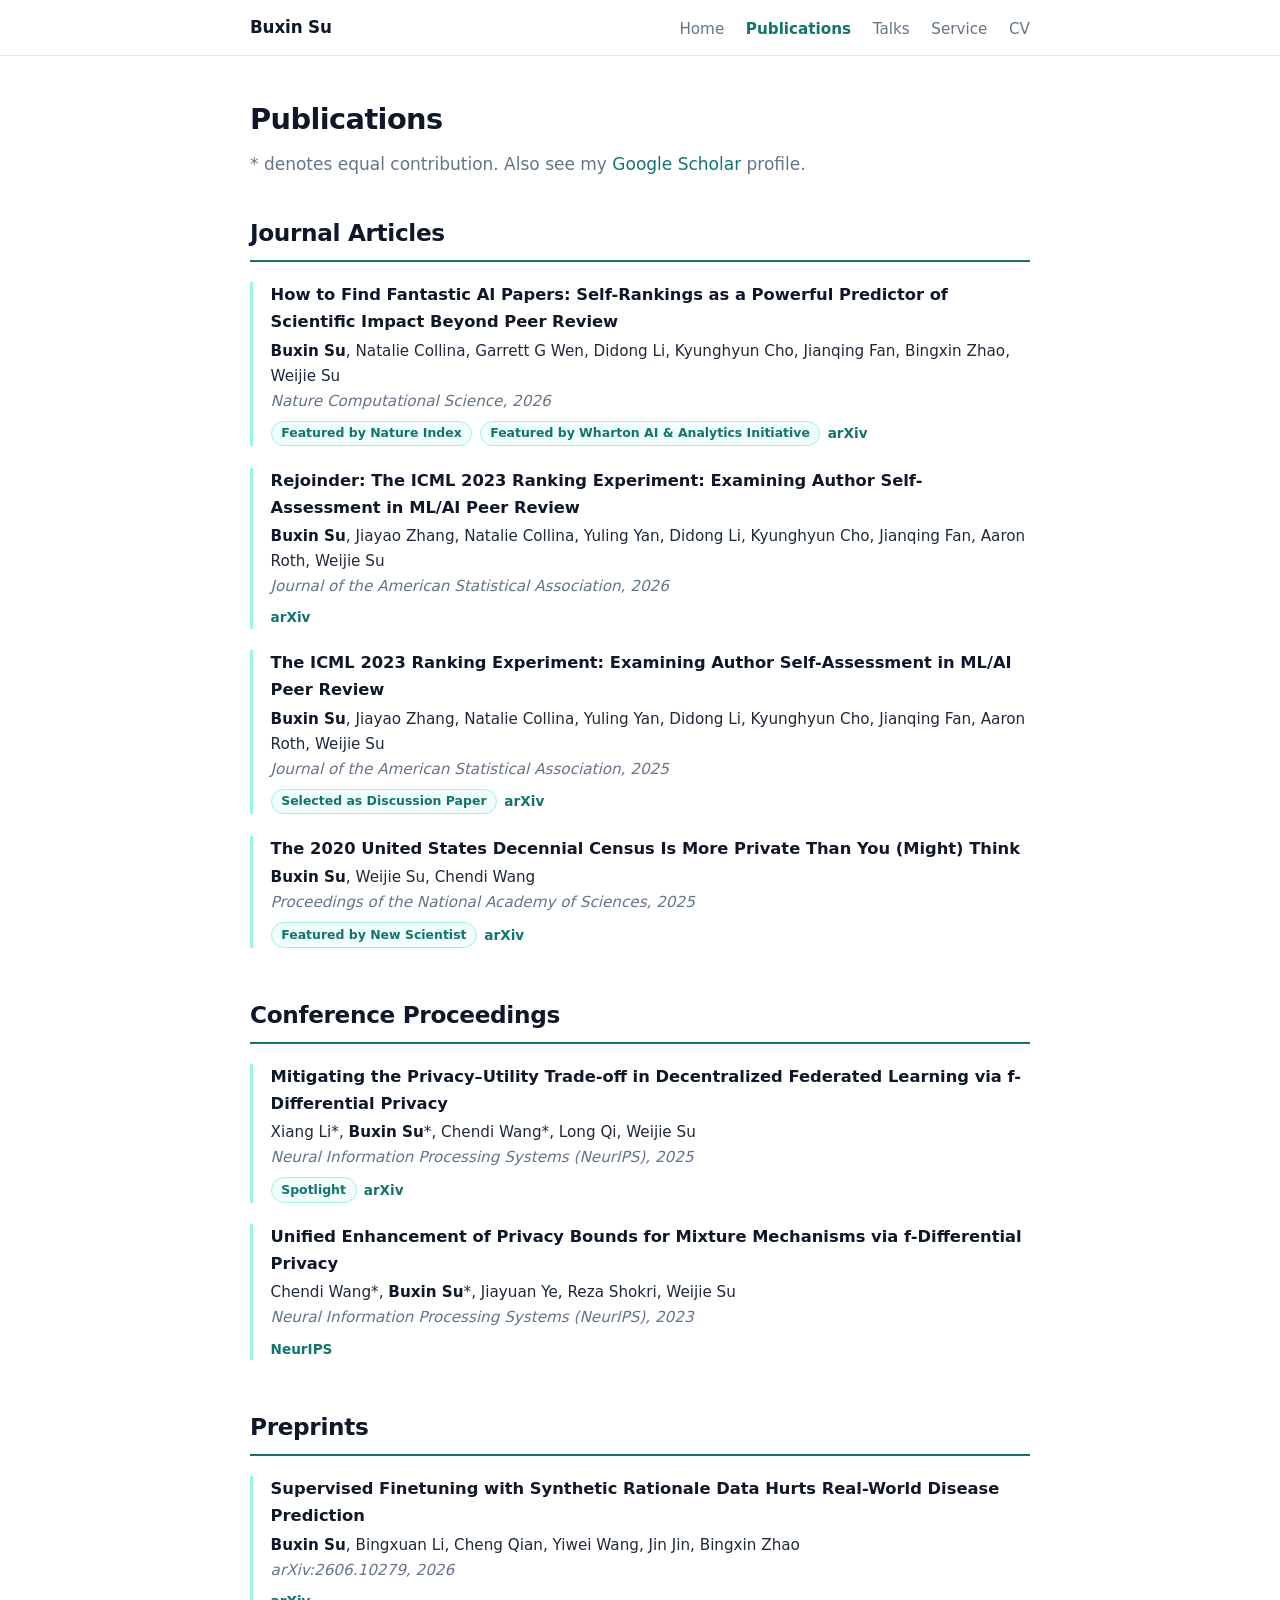
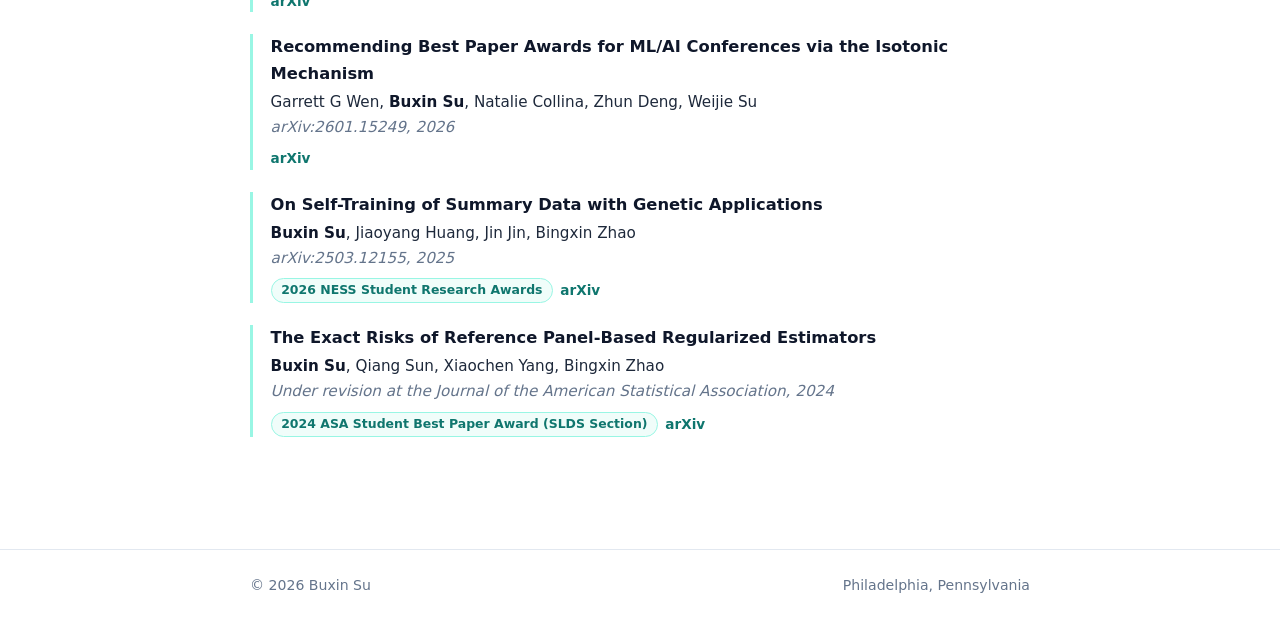
==== publications.html @ 5d42dd6e "SEO: add sitemap, robots.txt, canonical tags, and Person structured data - sitemap.xml listing all f" ====
<!DOCTYPE html>
<html lang="en">
<head>
  <meta charset="utf-8">
  <meta name="viewport" content="width=device-width, initial-scale=1">
  <title>Publications — Buxin Su</title>
  <meta name="description" content="Publications by Buxin Su: journal articles, conference proceedings, and preprints.">
  <link rel="canonical" href="https://buxinsu.github.io/publications.html">
  <meta property="og:type" content="website">
  <meta property="og:site_name" content="Buxin Su">
  <meta property="og:title" content="Publications — Buxin Su">
  <meta property="og:description" content="Publications by Buxin Su: journal articles, conference proceedings, and preprints.">
  <meta property="og:url" content="https://buxinsu.github.io/publications.html">
  <meta property="og:image" content="https://buxinsu.github.io/assets/buxin-su.jpg">
  <meta name="twitter:card" content="summary">
  <!-- Google tag (gtag.js) -->
  <script async src="https://www.googletagmanager.com/gtag/js?id=G-94PM8R1F4N"></script>
  <script>
    window.dataLayer = window.dataLayer || [];
    function gtag(){dataLayer.push(arguments);}
    gtag('js', new Date());
    gtag('config', 'G-94PM8R1F4N');
  </script>
  <link rel="icon" type="image/svg+xml" href="assets/favicon.svg">
  <link rel="icon" type="image/png" sizes="32x32" href="assets/favicon-32.png">
  <link rel="apple-touch-icon" href="assets/apple-touch-icon.png">
  <link rel="stylesheet" href="assets/style.css">
</head>
<body>

<nav class="site-nav">
  <div class="container">
    <a class="brand" href="index.html">Buxin Su</a>
    <ul>
      <li><a href="index.html">Home</a></li>
      <li><a class="active" href="publications.html">Publications</a></li>
      <li><a href="talks.html">Talks</a></li>
      <li><a href="service.html">Service</a></li>
      <li><a href="assets/Buxin_Su_CV.pdf">CV</a></li>
    </ul>
  </div>
</nav>

<main class="container">

  <div class="page-header">
    <h1>Publications</h1>
    <p>* denotes equal contribution. Also see my <a href="https://scholar.google.com/citations?user=IqQt3BwAAAAJ">Google Scholar</a> profile.</p>
  </div>

  <section>
    <h2>Journal Articles</h2>
    <ul class="pub-list">

      <li class="pub">
        <a class="title" href="https://arxiv.org/abs/2510.02143">How to Find Fantastic AI Papers: Self-Rankings as a Powerful Predictor of Scientific Impact Beyond Peer Review</a>
        <div class="authors"><span class="me">Buxin Su</span>, Natalie Collina, Garrett G Wen, Didong Li, Kyunghyun Cho, Jianqing Fan, Bingxin Zhao, Weijie Su</div>
        <div class="venue">Nature Computational Science, 2026</div>
        <div class="meta">
          <span class="badge"><a href="https://www.nature.com/articles/d41586-026-00059-0">Featured by Nature Index</a></span>
          <span class="badge"><a href="https://ai-analytics.wharton.upenn.edu/insights/why-authors-are-better-at-predicting-impact-than-peer-review/">Featured by Wharton AI &amp; Analytics Initiative</a></span>
          <span class="pub-links"><a href="https://arxiv.org/abs/2510.02143">arXiv</a></span>
        </div>
      </li>

      <li class="pub">
        <a class="title" href="https://arxiv.org/abs/2605.25172">Rejoinder: The ICML 2023 Ranking Experiment: Examining Author Self-Assessment in ML/AI Peer Review</a>
        <div class="authors"><span class="me">Buxin Su</span>, Jiayao Zhang, Natalie Collina, Yuling Yan, Didong Li, Kyunghyun Cho, Jianqing Fan, Aaron Roth, Weijie Su</div>
        <div class="venue">Journal of the American Statistical Association, 2026</div>
        <div class="meta">
          <span class="pub-links"><a href="https://arxiv.org/abs/2605.25172">arXiv</a></span>
        </div>
      </li>

      <li class="pub">
        <a class="title" href="https://www.tandfonline.com/doi/abs/10.1080/01621459.2025.2510006">The ICML 2023 Ranking Experiment: Examining Author Self-Assessment in ML/AI Peer Review</a>
        <div class="authors"><span class="me">Buxin Su</span>, Jiayao Zhang, Natalie Collina, Yuling Yan, Didong Li, Kyunghyun Cho, Jianqing Fan, Aaron Roth, Weijie Su</div>
        <div class="venue">Journal of the American Statistical Association, 2025</div>
        <div class="meta">
          <span class="badge"><a href="https://www.tandfonline.com/doi/abs/10.1080/01621459.2025.2510006">Selected as Discussion Paper</a></span>
          <span class="pub-links"><a href="https://arxiv.org/abs/2408.13430">arXiv</a></span>
        </div>
      </li>

      <li class="pub">
        <a class="title" href="https://arxiv.org/abs/2410.09296">The 2020 United States Decennial Census Is More Private Than You (Might) Think</a>
        <div class="authors"><span class="me">Buxin Su</span>, Weijie Su, Chendi Wang</div>
        <div class="venue">Proceedings of the National Academy of Sciences, 2025</div>
        <div class="meta">
          <span class="badge"><a href="https://www.newscientist.com/article/2454095-simple-fix-could-make-us-census-more-accurate-but-just-as-private/">Featured by New Scientist</a></span>
          <span class="pub-links"><a href="https://arxiv.org/abs/2410.09296">arXiv</a></span>
        </div>
      </li>

    </ul>
  </section>

  <section>
    <h2>Conference Proceedings</h2>
    <ul class="pub-list">

      <li class="pub">
        <a class="title" href="https://arxiv.org/abs/2510.19934">Mitigating the Privacy–Utility Trade-off in Decentralized Federated Learning via f-Differential Privacy</a>
        <div class="authors">Xiang Li*, <span class="me">Buxin Su</span>*, Chendi Wang*, Long Qi, Weijie Su</div>
        <div class="venue">Neural Information Processing Systems (NeurIPS), 2025</div>
        <div class="meta">
          <span class="badge">Spotlight</span>
          <span class="pub-links"><a href="https://arxiv.org/abs/2510.19934">arXiv</a></span>
        </div>
      </li>

      <li class="pub">
        <a class="title" href="http://neurips.cc/virtual/2023/poster/70387">Unified Enhancement of Privacy Bounds for Mixture Mechanisms via f-Differential Privacy</a>
        <div class="authors">Chendi Wang*, <span class="me">Buxin Su</span>*, Jiayuan Ye, Reza Shokri, Weijie Su</div>
        <div class="venue">Neural Information Processing Systems (NeurIPS), 2023</div>
        <div class="meta">
          <span class="pub-links"><a href="http://neurips.cc/virtual/2023/poster/70387">NeurIPS</a></span>
        </div>
      </li>

    </ul>
  </section>

  <section>
    <h2>Preprints</h2>
    <ul class="pub-list">

      <li class="pub">
        <a class="title" href="https://arxiv.org/abs/2606.10279">Supervised Finetuning with Synthetic Rationale Data Hurts Real-World Disease Prediction</a>
        <div class="authors"><span class="me">Buxin Su</span>, Bingxuan Li, Cheng Qian, Yiwei Wang, Jin Jin, Bingxin Zhao</div>
        <div class="venue">arXiv:2606.10279, 2026</div>
        <div class="meta">
          <span class="pub-links"><a href="https://arxiv.org/abs/2606.10279">arXiv</a></span>
        </div>
      </li>

      <li class="pub">
        <a class="title" href="https://arxiv.org/abs/2601.15249">Recommending Best Paper Awards for ML/AI Conferences via the Isotonic Mechanism</a>
        <div class="authors">Garrett G Wen, <span class="me">Buxin Su</span>, Natalie Collina, Zhun Deng, Weijie Su</div>
        <div class="venue">arXiv:2601.15249, 2026</div>
        <div class="meta">
          <span class="pub-links"><a href="https://arxiv.org/abs/2601.15249">arXiv</a></span>
        </div>
      </li>

      <li class="pub">
        <a class="title" href="https://arxiv.org/abs/2503.12155">On Self-Training of Summary Data with Genetic Applications</a>
        <div class="authors"><span class="me">Buxin Su</span>, Jiaoyang Huang, Jin Jin, Bingxin Zhao</div>
        <div class="venue">arXiv:2503.12155, 2025</div>
        <div class="meta">
          <span class="badge">2026 NESS Student Research Awards</span>
          <span class="pub-links"><a href="https://arxiv.org/abs/2503.12155">arXiv</a></span>
        </div>
      </li>

      <li class="pub">
        <a class="title" href="https://arxiv.org/abs/2401.11359">The Exact Risks of Reference Panel-Based Regularized Estimators</a>
        <div class="authors"><span class="me">Buxin Su</span>, Qiang Sun, Xiaochen Yang, Bingxin Zhao</div>
        <div class="venue">Under revision at the Journal of the American Statistical Association, 2024</div>
        <div class="meta">
          <span class="badge">2024 ASA Student Best Paper Award (SLDS Section)</span>
          <span class="pub-links"><a href="https://arxiv.org/abs/2401.11359">arXiv</a></span>
        </div>
      </li>

    </ul>
  </section>

</main>

<footer class="site-footer">
  <div class="container">
    <span>&copy; 2026 Buxin Su</span>
    <span>Philadelphia, Pennsylvania</span>
  </div>
</footer>

</body>
</html>
---- assets/style.css ----
/* ==========================================================================
   Buxin Su — personal academic website
   Modern minimal style, deep-teal accent, system fonts, light/dark aware.
   ========================================================================== */

:root {
  --bg: #ffffff;
  --bg-soft: #f8fafc;
  --text: #1e293b;
  --text-strong: #0f172a;
  --muted: #64748b;
  --accent: #0f766e;
  --accent-strong: #115e59;
  --accent-soft: #f0fdfa;
  --accent-border: #99f6e4;
  --border: #e2e8f0;
  --shadow: 0 1px 2px rgba(15, 23, 42, 0.05);
}

@media (prefers-color-scheme: dark) {
  :root {
    --bg: #0f172a;
    --bg-soft: #1e293b;
    --text: #cbd5e1;
    --text-strong: #f1f5f9;
    --muted: #94a3b8;
    --accent: #2dd4bf;
    --accent-strong: #5eead4;
    --accent-soft: rgba(45, 212, 191, 0.08);
    --accent-border: rgba(45, 212, 191, 0.25);
    --border: #334155;
    --shadow: none;
  }
}

* {
  margin: 0;
  padding: 0;
  box-sizing: border-box;
}

html {
  scroll-behavior: smooth;
}

body {
  font-family: ui-sans-serif, system-ui, -apple-system, "Segoe UI", Roboto,
    "Helvetica Neue", Arial, sans-serif;
  font-size: 1.0625rem;
  line-height: 1.65;
  color: var(--text);
  background: var(--bg);
  -webkit-font-smoothing: antialiased;
}

a {
  color: var(--accent);
  text-decoration: none;
}

a:hover {
  color: var(--accent-strong);
  text-decoration: underline;
  text-underline-offset: 3px;
}

strong {
  color: var(--text-strong);
}

/* ---------- Layout ---------- */

.container {
  max-width: 820px;
  margin: 0 auto;
  padding: 0 1.25rem;
}

main.container {
  padding-top: 2.5rem;
  padding-bottom: 4rem;
}

/* ---------- Top navigation ---------- */

.site-nav {
  border-bottom: 1px solid var(--border);
  background: var(--bg);
  position: sticky;
  top: 0;
  z-index: 10;
}

.site-nav .container {
  display: flex;
  align-items: center;
  justify-content: space-between;
  flex-wrap: wrap;
  gap: 0.25rem 1rem;
  padding-top: 0.85rem;
  padding-bottom: 0.85rem;
}

.site-nav .brand {
  font-weight: 700;
  font-size: 1.05rem;
  color: var(--text-strong);
  letter-spacing: -0.01em;
}

.site-nav .brand:hover {
  text-decoration: none;
  color: var(--accent);
}

.site-nav ul {
  display: flex;
  flex-wrap: wrap;
  gap: 0.25rem 1.35rem;
  list-style: none;
}

.site-nav ul a {
  color: var(--muted);
  font-size: 0.95rem;
  font-weight: 500;
}

.site-nav ul a:hover {
  color: var(--accent);
  text-decoration: none;
}

.site-nav ul a.active {
  color: var(--accent);
  font-weight: 600;
}

/* ---------- Hero (home page header) ---------- */

.hero {
  display: flex;
  align-items: flex-start;
  gap: 2.25rem;
  margin-bottom: 0.85rem;
}

.hero-text {
  flex: 1;
}

.hero h1 {
  font-size: 2.15rem;
  font-weight: 750;
  letter-spacing: -0.02em;
  color: var(--text-strong);
  margin-bottom: 0.35rem;
}

.hero .tagline {
  color: var(--muted);
  font-size: 1.02rem;
  margin-bottom: 1.1rem;
}

.hero .tagline a {
  color: var(--muted);
  text-decoration: underline;
  text-decoration-color: var(--border);
  text-underline-offset: 3px;
}

.hero .tagline a:hover {
  color: var(--accent);
  text-decoration-color: var(--accent);
}

.hero-photo {
  margin-top: 1.2rem; /* ~5mm downward shift */
}

.hero-photo img {
  width: 172px;
  height: 172px;
  object-fit: cover;
  object-position: 50% 35%;
  border-radius: 18px;
  border: 1px solid var(--border);
  box-shadow: var(--shadow);
  display: block;
}

.contact-links {
  display: flex;
  flex-wrap: wrap;
  gap: 0.5rem;
  margin-top: 1.15rem;
}

.contact-links a {
  display: inline-flex;
  align-items: center;
  gap: 0.4rem;
  font-size: 0.88rem;
  font-weight: 550;
  color: var(--accent);
  background: var(--accent-soft);
  border: 1px solid var(--accent-border);
  border-radius: 999px;
  padding: 0.28rem 0.85rem;
}

.contact-links a:hover {
  text-decoration: none;
  border-color: var(--accent);
}

.contact-links svg {
  width: 0.9em;
  height: 0.9em;
  fill: currentColor;
  flex-shrink: 0;
}

/* ---------- Sections ---------- */

section {
  margin-bottom: 3rem;
}

h2 {
  font-size: 1.45rem;
  font-weight: 700;
  letter-spacing: -0.015em;
  color: var(--text-strong);
  margin-bottom: 1.25rem;
  padding-bottom: 0.5rem;
  border-bottom: 2px solid var(--accent);
  display: block;
}

h3 {
  font-size: 1.08rem;
  font-weight: 650;
  color: var(--text-strong);
  margin: 1.75rem 0 0.9rem;
}

.section-note {
  color: var(--muted);
  font-size: 0.92rem;
  margin: -0.75rem 0 1.25rem;
}

.bio p + p {
  margin-top: 0.85rem;
}

.bio-wide {
  margin-bottom: 2.75rem;
}

/* ---------- Publication entries ---------- */

.pub-list {
  list-style: none;
  display: flex;
  flex-direction: column;
  gap: 1.35rem;
}

.pub {
  padding-left: 1.1rem;
  border-left: 3px solid var(--accent-border);
}

.pub:hover {
  border-left-color: var(--accent);
}

.pub .title {
  font-weight: 650;
  font-size: 1.02rem;
  color: var(--text-strong);
  display: block;
  margin-bottom: 0.15rem;
}

a.title:hover {
  color: var(--accent);
}

.pub .authors {
  font-size: 0.95rem;
  color: var(--text);
}

.pub .authors .me {
  font-weight: 650;
  color: var(--text-strong);
}

.pub .venue {
  font-size: 0.95rem;
  font-style: italic;
  color: var(--muted);
}

.pub .meta {
  display: flex;
  flex-wrap: wrap;
  align-items: center;
  gap: 0.45rem;
  margin-top: 0.45rem;
}

.badge {
  display: inline-block;
  font-size: 0.78rem;
  font-weight: 600;
  font-style: normal;
  color: var(--accent);
  background: var(--accent-soft);
  border: 1px solid var(--accent-border);
  border-radius: 999px;
  padding: 0.08rem 0.6rem;
}

.badge a {
  color: inherit;
}

.pub-links {
  font-size: 0.85rem;
  font-weight: 550;
}

.pub-links a + a {
  margin-left: 0.65rem;
}

/* Featured papers with press-clipping figure */

.pub-featured {
  display: flex;
  align-items: center;
  gap: 1.5rem;
}

.pub-main {
  flex: 1;
}

.pub-figure {
  flex: 0 0 260px;
  margin: 0;
}

.pub-figure img {
  width: 100%;
  height: auto;
  display: block;
  background: #ffffff;
  border: 1px solid var(--border);
  border-radius: 10px;
}

.pub-figure a:first-child:hover img {
  border-color: var(--accent);
}

.pub-figure figcaption {
  margin-top: 0.4rem;
  font-size: 0.8rem;
  font-weight: 550;
  text-align: center;
}

/* ---------- News & awards feed ---------- */

.news-list {
  list-style: none;
  display: flex;
  flex-direction: column;
  gap: 0.85rem;
}

.news-list li {
  display: flex;
  gap: 1.25rem;
  align-items: baseline;
}

.news-date {
  flex: 0 0 5.6rem;
  font-size: 0.85rem;
  font-weight: 650;
  color: var(--accent);
  text-transform: uppercase;
  letter-spacing: 0.03em;
}

.news-body {
  flex: 1;
}

/* ---------- Simple item lists (talks, service, education) ---------- */

.item-list {
  list-style: none;
  display: flex;
  flex-direction: column;
  gap: 1.15rem;
}

.item .item-title {
  font-weight: 650;
  color: var(--text-strong);
}

.item .item-sub {
  color: var(--muted);
  font-size: 0.95rem;
}

.item .item-date {
  color: var(--muted);
  font-size: 0.9rem;
}

/* ---------- Footer ---------- */

.site-footer {
  border-top: 1px solid var(--border);
  padding: 1.5rem 0 2.5rem;
  color: var(--muted);
  font-size: 0.88rem;
}

.site-footer .container {
  display: flex;
  justify-content: space-between;
  flex-wrap: wrap;
  gap: 0.5rem;
}

/* ---------- Page header (inner pages) ---------- */

.page-header {
  margin-bottom: 2.25rem;
}

.page-header h1 {
  font-size: 1.8rem;
  font-weight: 750;
  letter-spacing: -0.02em;
  color: var(--text-strong);
  margin-bottom: 0.4rem;
}

.page-header p {
  color: var(--muted);
}

/* ---------- Responsive ---------- */

@media (max-width: 640px) {
  body {
    font-size: 1rem;
  }

  .hero {
    flex-direction: column-reverse;
    gap: 1.5rem;
  }

  .hero-photo {
    margin-top: 0;
  }

  .hero-photo img {
    width: 140px;
    height: 140px;
  }

  .hero h1 {
    font-size: 1.8rem;
  }

  .pub-featured {
    flex-direction: column;
    align-items: flex-start;
  }

  .pub-figure {
    flex-basis: auto;
    width: 260px;
  }

  .news-list li {
    flex-direction: column;
    gap: 0.1rem;
  }

  .news-date {
    flex-basis: auto;
  }
}
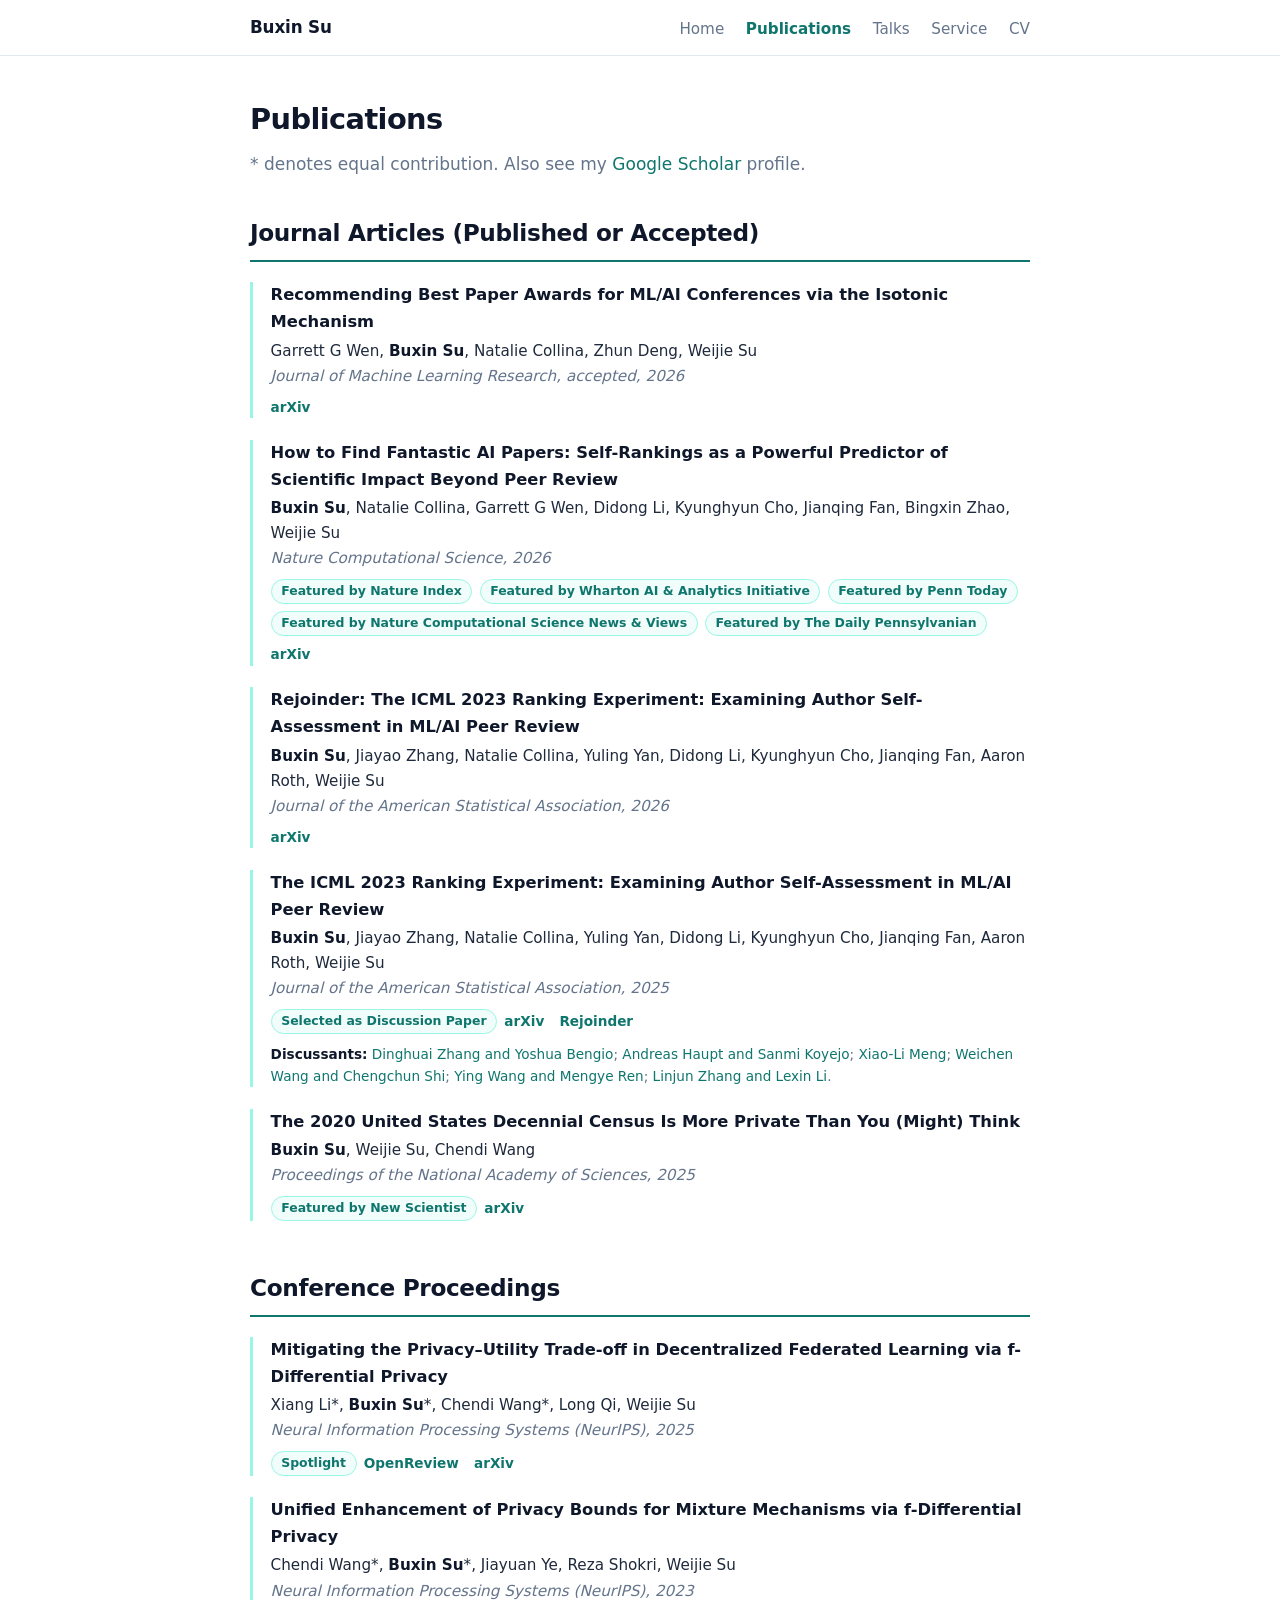
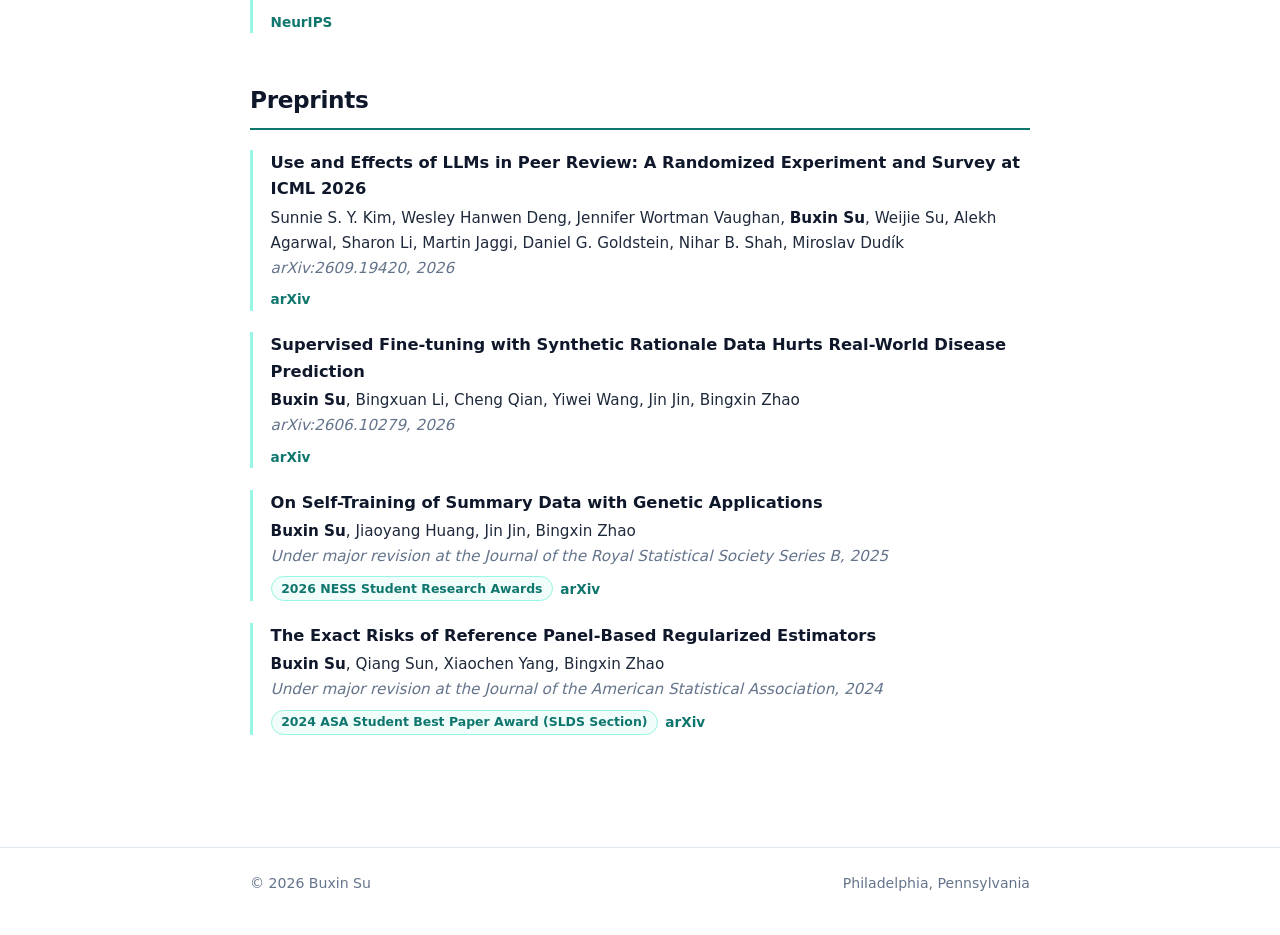
==== commit d1602049: "Sync website publications, press coverage, talks, and CV" ====
--- a/publications.html
+++ b/publications.html
@@ -49,22 +49,34 @@
   </div>
 
   <section>
-    <h2>Journal Articles</h2>
+    <h2>Journal Articles (Published or Accepted)</h2>
     <ul class="pub-list">
 
       <li class="pub">
-        <a class="title" href="https://arxiv.org/abs/2510.02143">How to Find Fantastic AI Papers: Self-Rankings as a Powerful Predictor of Scientific Impact Beyond Peer Review</a>
+        <a class="title" href="https://arxiv.org/abs/2601.15249">Recommending Best Paper Awards for ML/AI Conferences via the Isotonic Mechanism</a>
+        <div class="authors">Garrett G Wen, <span class="me">Buxin Su</span>, Natalie Collina, Zhun Deng, Weijie Su</div>
+        <div class="venue">Journal of Machine Learning Research, accepted, 2026</div>
+        <div class="meta">
+          <span class="pub-links"><a href="https://arxiv.org/abs/2601.15249">arXiv</a></span>
+        </div>
+      </li>
+
+      <li class="pub">
+        <a class="title" href="https://www.nature.com/articles/s43588-026-01039-0">How to Find Fantastic AI Papers: Self-Rankings as a Powerful Predictor of Scientific Impact Beyond Peer Review</a>
         <div class="authors"><span class="me">Buxin Su</span>, Natalie Collina, Garrett G Wen, Didong Li, Kyunghyun Cho, Jianqing Fan, Bingxin Zhao, Weijie Su</div>
         <div class="venue">Nature Computational Science, 2026</div>
         <div class="meta">
           <span class="badge"><a href="https://www.nature.com/articles/d41586-026-00059-0">Featured by Nature Index</a></span>
           <span class="badge"><a href="https://ai-analytics.wharton.upenn.edu/insights/why-authors-are-better-at-predicting-impact-than-peer-review/">Featured by Wharton AI &amp; Analytics Initiative</a></span>
+          <span class="badge"><a href="https://penntoday.upenn.edu/news/wharton-ai-initiative-why-authors-are-better-predicting-impact-peer-review">Featured by Penn Today</a></span>
+          <span class="badge"><a href="https://www.nature.com/articles/s43588-026-01046-1">Featured by Nature Computational Science News &amp; Views</a></span>
+          <span class="badge"><a href="https://www.thedp.com/article/2026/09/penn-artificial-intelligence-peer-review-ranking-study-wharton">Featured by The Daily Pennsylvanian</a></span>
           <span class="pub-links"><a href="https://arxiv.org/abs/2510.02143">arXiv</a></span>
         </div>
       </li>
 
       <li class="pub">
-        <a class="title" href="https://arxiv.org/abs/2605.25172">Rejoinder: The ICML 2023 Ranking Experiment: Examining Author Self-Assessment in ML/AI Peer Review</a>
+        <a class="title" href="https://www.tandfonline.com/doi/full/10.1080/01621459.2026.2672763">Rejoinder: The ICML 2023 Ranking Experiment: Examining Author Self-Assessment in ML/AI Peer Review</a>
         <div class="authors"><span class="me">Buxin Su</span>, Jiayao Zhang, Natalie Collina, Yuling Yan, Didong Li, Kyunghyun Cho, Jianqing Fan, Aaron Roth, Weijie Su</div>
         <div class="venue">Journal of the American Statistical Association, 2026</div>
         <div class="meta">
@@ -73,17 +85,26 @@
       </li>
 
       <li class="pub">
-        <a class="title" href="https://www.tandfonline.com/doi/abs/10.1080/01621459.2025.2510006">The ICML 2023 Ranking Experiment: Examining Author Self-Assessment in ML/AI Peer Review</a>
+        <a class="title" href="https://www.tandfonline.com/doi/full/10.1080/01621459.2025.2510006">The ICML 2023 Ranking Experiment: Examining Author Self-Assessment in ML/AI Peer Review</a>
         <div class="authors"><span class="me">Buxin Su</span>, Jiayao Zhang, Natalie Collina, Yuling Yan, Didong Li, Kyunghyun Cho, Jianqing Fan, Aaron Roth, Weijie Su</div>
         <div class="venue">Journal of the American Statistical Association, 2025</div>
         <div class="meta">
-          <span class="badge"><a href="https://www.tandfonline.com/doi/abs/10.1080/01621459.2025.2510006">Selected as Discussion Paper</a></span>
-          <span class="pub-links"><a href="https://arxiv.org/abs/2408.13430">arXiv</a></span>
-        </div>
-      </li>
-
-      <li class="pub">
-        <a class="title" href="https://arxiv.org/abs/2410.09296">The 2020 United States Decennial Census Is More Private Than You (Might) Think</a>
+          <span class="badge"><a href="https://www.tandfonline.com/doi/full/10.1080/01621459.2025.2510006">Selected as Discussion Paper</a></span>
+          <span class="pub-links"><a href="https://arxiv.org/abs/2408.13430">arXiv</a> <a href="https://www.tandfonline.com/doi/full/10.1080/01621459.2026.2672763">Rejoinder</a></span>
+        </div>
+        <div class="pub-discussion">
+          <strong>Discussants:</strong>
+          <a href="https://www.tandfonline.com/doi/full/10.1080/01621459.2025.2549338">Dinghuai Zhang and Yoshua Bengio</a>;
+          <a href="https://www.tandfonline.com/doi/full/10.1080/01621459.2025.2588464">Andreas Haupt and Sanmi Koyejo</a>;
+          <a href="https://www.tandfonline.com/doi/full/10.1080/01621459.2026.2657554">Xiao-Li Meng</a>;
+          <a href="https://www.tandfonline.com/doi/full/10.1080/01621459.2025.2568056">Weichen Wang and Chengchun Shi</a>;
+          <a href="https://www.tandfonline.com/doi/full/10.1080/01621459.2026.2638494">Ying Wang and Mengye Ren</a>;
+          <a href="https://www.tandfonline.com/doi/full/10.1080/01621459.2025.2612634">Linjun Zhang and Lexin Li</a>.
+        </div>
+      </li>
+
+      <li class="pub">
+        <a class="title" href="https://www.pnas.org/doi/10.1073/pnas.2500337122">The 2020 United States Decennial Census Is More Private Than You (Might) Think</a>
         <div class="authors"><span class="me">Buxin Su</span>, Weijie Su, Chendi Wang</div>
         <div class="venue">Proceedings of the National Academy of Sciences, 2025</div>
         <div class="meta">
@@ -100,21 +121,21 @@
     <ul class="pub-list">
 
       <li class="pub">
-        <a class="title" href="https://arxiv.org/abs/2510.19934">Mitigating the Privacy–Utility Trade-off in Decentralized Federated Learning via f-Differential Privacy</a>
+        <a class="title" href="https://openreview.net/forum?id=YIGUv0BZCy">Mitigating the Privacy–Utility Trade-off in Decentralized Federated Learning via f-Differential Privacy</a>
         <div class="authors">Xiang Li*, <span class="me">Buxin Su</span>*, Chendi Wang*, Long Qi, Weijie Su</div>
         <div class="venue">Neural Information Processing Systems (NeurIPS), 2025</div>
         <div class="meta">
           <span class="badge">Spotlight</span>
-          <span class="pub-links"><a href="https://arxiv.org/abs/2510.19934">arXiv</a></span>
-        </div>
-      </li>
-
-      <li class="pub">
-        <a class="title" href="http://neurips.cc/virtual/2023/poster/70387">Unified Enhancement of Privacy Bounds for Mixture Mechanisms via f-Differential Privacy</a>
+          <span class="pub-links"><a href="https://openreview.net/forum?id=YIGUv0BZCy">OpenReview</a> <a href="https://arxiv.org/abs/2510.19934">arXiv</a></span>
+        </div>
+      </li>
+
+      <li class="pub">
+        <a class="title" href="https://neurips.cc/virtual/2023/poster/70387">Unified Enhancement of Privacy Bounds for Mixture Mechanisms via f-Differential Privacy</a>
         <div class="authors">Chendi Wang*, <span class="me">Buxin Su</span>*, Jiayuan Ye, Reza Shokri, Weijie Su</div>
         <div class="venue">Neural Information Processing Systems (NeurIPS), 2023</div>
         <div class="meta">
-          <span class="pub-links"><a href="http://neurips.cc/virtual/2023/poster/70387">NeurIPS</a></span>
+          <span class="pub-links"><a href="https://neurips.cc/virtual/2023/poster/70387">NeurIPS</a></span>
         </div>
       </li>
 
@@ -126,7 +147,16 @@
     <ul class="pub-list">
 
       <li class="pub">
-        <a class="title" href="https://arxiv.org/abs/2606.10279">Supervised Finetuning with Synthetic Rationale Data Hurts Real-World Disease Prediction</a>
+        <a class="title" href="https://arxiv.org/abs/2609.19420">Use and Effects of LLMs in Peer Review: A Randomized Experiment and Survey at ICML 2026</a>
+        <div class="authors">Sunnie S. Y. Kim, Wesley Hanwen Deng, Jennifer Wortman Vaughan, <span class="me">Buxin Su</span>, Weijie Su, Alekh Agarwal, Sharon Li, Martin Jaggi, Daniel G. Goldstein, Nihar B. Shah, Miroslav Dudík</div>
+        <div class="venue">arXiv:2609.19420, 2026</div>
+        <div class="meta">
+          <span class="pub-links"><a href="https://arxiv.org/abs/2609.19420">arXiv</a></span>
+        </div>
+      </li>
+
+      <li class="pub">
+        <a class="title" href="https://arxiv.org/abs/2606.10279">Supervised Fine-tuning with Synthetic Rationale Data Hurts Real-World Disease Prediction</a>
         <div class="authors"><span class="me">Buxin Su</span>, Bingxuan Li, Cheng Qian, Yiwei Wang, Jin Jin, Bingxin Zhao</div>
         <div class="venue">arXiv:2606.10279, 2026</div>
         <div class="meta">
@@ -135,18 +165,9 @@
       </li>
 
       <li class="pub">
-        <a class="title" href="https://arxiv.org/abs/2601.15249">Recommending Best Paper Awards for ML/AI Conferences via the Isotonic Mechanism</a>
-        <div class="authors">Garrett G Wen, <span class="me">Buxin Su</span>, Natalie Collina, Zhun Deng, Weijie Su</div>
-        <div class="venue">arXiv:2601.15249, 2026</div>
-        <div class="meta">
-          <span class="pub-links"><a href="https://arxiv.org/abs/2601.15249">arXiv</a></span>
-        </div>
-      </li>
-
-      <li class="pub">
         <a class="title" href="https://arxiv.org/abs/2503.12155">On Self-Training of Summary Data with Genetic Applications</a>
         <div class="authors"><span class="me">Buxin Su</span>, Jiaoyang Huang, Jin Jin, Bingxin Zhao</div>
-        <div class="venue">arXiv:2503.12155, 2025</div>
+        <div class="venue">Under major revision at the Journal of the Royal Statistical Society Series B, 2025</div>
         <div class="meta">
           <span class="badge">2026 NESS Student Research Awards</span>
           <span class="pub-links"><a href="https://arxiv.org/abs/2503.12155">arXiv</a></span>
@@ -156,7 +177,7 @@
       <li class="pub">
         <a class="title" href="https://arxiv.org/abs/2401.11359">The Exact Risks of Reference Panel-Based Regularized Estimators</a>
         <div class="authors"><span class="me">Buxin Su</span>, Qiang Sun, Xiaochen Yang, Bingxin Zhao</div>
-        <div class="venue">Under revision at the Journal of the American Statistical Association, 2024</div>
+        <div class="venue">Under major revision at the Journal of the American Statistical Association, 2024</div>
         <div class="meta">
           <span class="badge">2024 ASA Student Best Paper Award (SLDS Section)</span>
           <span class="pub-links"><a href="https://arxiv.org/abs/2401.11359">arXiv</a></span>
--- a/assets/style.css
+++ b/assets/style.css
@@ -339,6 +339,12 @@
   margin-left: 0.65rem;
 }
 
+.pub-discussion {
+  margin-top: 0.55rem;
+  font-size: 0.85rem;
+  color: var(--muted);
+}
+
 /* Featured papers with press-clipping figure */
 
 .pub-featured {
@@ -349,6 +355,7 @@
 
 .pub-main {
   flex: 1;
+  min-width: 0;
 }
 
 .pub-figure {
@@ -495,6 +502,7 @@
   .pub-figure {
     flex-basis: auto;
     width: 260px;
+    max-width: 100%;
   }
 
   .news-list li {
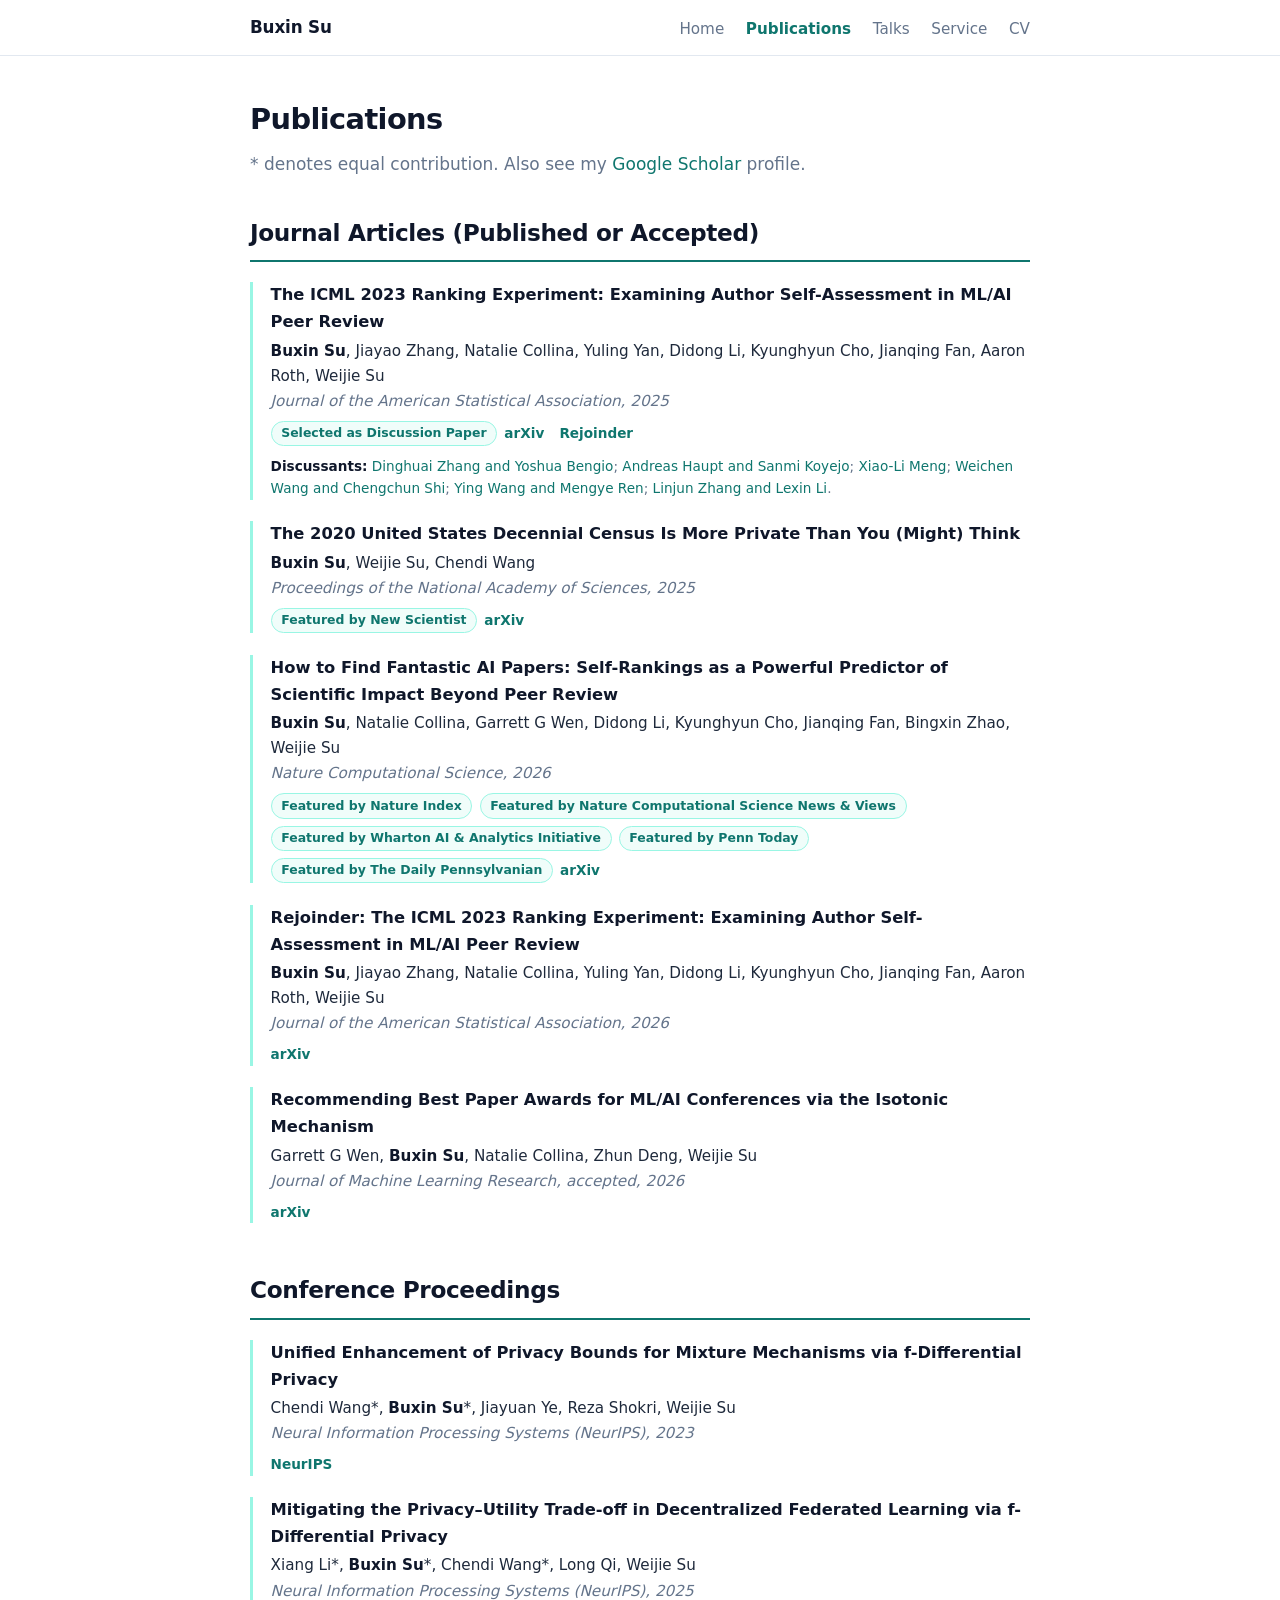
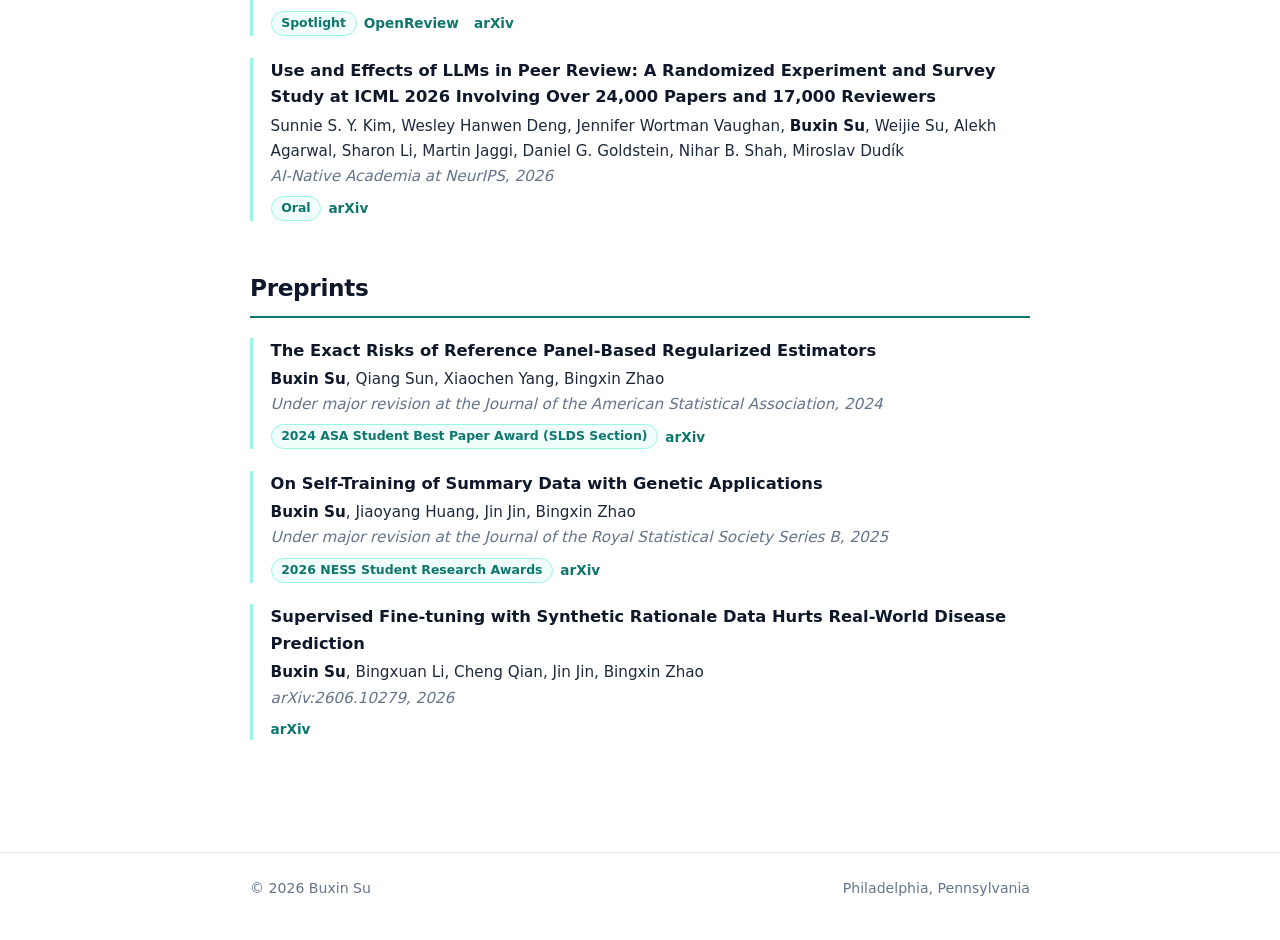
==== commit ba24bdd0: "Sync publication order and details with current CV Match the CV's journal, conference, and preprint " ====
--- a/publications.html
+++ b/publications.html
@@ -53,38 +53,6 @@
     <ul class="pub-list">
 
       <li class="pub">
-        <a class="title" href="https://arxiv.org/abs/2601.15249">Recommending Best Paper Awards for ML/AI Conferences via the Isotonic Mechanism</a>
-        <div class="authors">Garrett G Wen, <span class="me">Buxin Su</span>, Natalie Collina, Zhun Deng, Weijie Su</div>
-        <div class="venue">Journal of Machine Learning Research, accepted, 2026</div>
-        <div class="meta">
-          <span class="pub-links"><a href="https://arxiv.org/abs/2601.15249">arXiv</a></span>
-        </div>
-      </li>
-
-      <li class="pub">
-        <a class="title" href="https://www.nature.com/articles/s43588-026-01039-0">How to Find Fantastic AI Papers: Self-Rankings as a Powerful Predictor of Scientific Impact Beyond Peer Review</a>
-        <div class="authors"><span class="me">Buxin Su</span>, Natalie Collina, Garrett G Wen, Didong Li, Kyunghyun Cho, Jianqing Fan, Bingxin Zhao, Weijie Su</div>
-        <div class="venue">Nature Computational Science, 2026</div>
-        <div class="meta">
-          <span class="badge"><a href="https://www.nature.com/articles/d41586-026-00059-0">Featured by Nature Index</a></span>
-          <span class="badge"><a href="https://ai-analytics.wharton.upenn.edu/insights/why-authors-are-better-at-predicting-impact-than-peer-review/">Featured by Wharton AI &amp; Analytics Initiative</a></span>
-          <span class="badge"><a href="https://penntoday.upenn.edu/news/wharton-ai-initiative-why-authors-are-better-predicting-impact-peer-review">Featured by Penn Today</a></span>
-          <span class="badge"><a href="https://www.nature.com/articles/s43588-026-01046-1">Featured by Nature Computational Science News &amp; Views</a></span>
-          <span class="badge"><a href="https://www.thedp.com/article/2026/09/penn-artificial-intelligence-peer-review-ranking-study-wharton">Featured by The Daily Pennsylvanian</a></span>
-          <span class="pub-links"><a href="https://arxiv.org/abs/2510.02143">arXiv</a></span>
-        </div>
-      </li>
-
-      <li class="pub">
-        <a class="title" href="https://www.tandfonline.com/doi/full/10.1080/01621459.2026.2672763">Rejoinder: The ICML 2023 Ranking Experiment: Examining Author Self-Assessment in ML/AI Peer Review</a>
-        <div class="authors"><span class="me">Buxin Su</span>, Jiayao Zhang, Natalie Collina, Yuling Yan, Didong Li, Kyunghyun Cho, Jianqing Fan, Aaron Roth, Weijie Su</div>
-        <div class="venue">Journal of the American Statistical Association, 2026</div>
-        <div class="meta">
-          <span class="pub-links"><a href="https://arxiv.org/abs/2605.25172">arXiv</a></span>
-        </div>
-      </li>
-
-      <li class="pub">
         <a class="title" href="https://www.tandfonline.com/doi/full/10.1080/01621459.2025.2510006">The ICML 2023 Ranking Experiment: Examining Author Self-Assessment in ML/AI Peer Review</a>
         <div class="authors"><span class="me">Buxin Su</span>, Jiayao Zhang, Natalie Collina, Yuling Yan, Didong Li, Kyunghyun Cho, Jianqing Fan, Aaron Roth, Weijie Su</div>
         <div class="venue">Journal of the American Statistical Association, 2025</div>
@@ -113,6 +81,38 @@
         </div>
       </li>
 
+      <li class="pub">
+        <a class="title" href="https://www.nature.com/articles/s43588-026-01039-0">How to Find Fantastic AI Papers: Self-Rankings as a Powerful Predictor of Scientific Impact Beyond Peer Review</a>
+        <div class="authors"><span class="me">Buxin Su</span>, Natalie Collina, Garrett G Wen, Didong Li, Kyunghyun Cho, Jianqing Fan, Bingxin Zhao, Weijie Su</div>
+        <div class="venue">Nature Computational Science, 2026</div>
+        <div class="meta">
+          <span class="badge"><a href="https://www.nature.com/articles/d41586-026-00059-0">Featured by Nature Index</a></span>
+          <span class="badge"><a href="https://www.nature.com/articles/s43588-026-01046-1">Featured by Nature Computational Science News &amp; Views</a></span>
+          <span class="badge"><a href="https://ai-analytics.wharton.upenn.edu/insights/why-authors-are-better-at-predicting-impact-than-peer-review/">Featured by Wharton AI &amp; Analytics Initiative</a></span>
+          <span class="badge"><a href="https://penntoday.upenn.edu/news/wharton-ai-initiative-why-authors-are-better-predicting-impact-peer-review">Featured by Penn Today</a></span>
+          <span class="badge"><a href="https://www.thedp.com/article/2026/09/penn-artificial-intelligence-peer-review-ranking-study-wharton">Featured by The Daily Pennsylvanian</a></span>
+          <span class="pub-links"><a href="https://arxiv.org/abs/2510.02143">arXiv</a></span>
+        </div>
+      </li>
+
+      <li class="pub">
+        <a class="title" href="https://www.tandfonline.com/doi/full/10.1080/01621459.2026.2672763">Rejoinder: The ICML 2023 Ranking Experiment: Examining Author Self-Assessment in ML/AI Peer Review</a>
+        <div class="authors"><span class="me">Buxin Su</span>, Jiayao Zhang, Natalie Collina, Yuling Yan, Didong Li, Kyunghyun Cho, Jianqing Fan, Aaron Roth, Weijie Su</div>
+        <div class="venue">Journal of the American Statistical Association, 2026</div>
+        <div class="meta">
+          <span class="pub-links"><a href="https://arxiv.org/abs/2605.25172">arXiv</a></span>
+        </div>
+      </li>
+
+      <li class="pub">
+        <a class="title" href="https://arxiv.org/abs/2601.15249">Recommending Best Paper Awards for ML/AI Conferences via the Isotonic Mechanism</a>
+        <div class="authors">Garrett G Wen, <span class="me">Buxin Su</span>, Natalie Collina, Zhun Deng, Weijie Su</div>
+        <div class="venue">Journal of Machine Learning Research, accepted, 2026</div>
+        <div class="meta">
+          <span class="pub-links"><a href="https://arxiv.org/abs/2601.15249">arXiv</a></span>
+        </div>
+      </li>
+
     </ul>
   </section>
 
@@ -121,6 +121,15 @@
     <ul class="pub-list">
 
       <li class="pub">
+        <a class="title" href="https://neurips.cc/virtual/2023/poster/70387">Unified Enhancement of Privacy Bounds for Mixture Mechanisms via f-Differential Privacy</a>
+        <div class="authors">Chendi Wang*, <span class="me">Buxin Su</span>*, Jiayuan Ye, Reza Shokri, Weijie Su</div>
+        <div class="venue">Neural Information Processing Systems (NeurIPS), 2023</div>
+        <div class="meta">
+          <span class="pub-links"><a href="https://neurips.cc/virtual/2023/poster/70387">NeurIPS</a></span>
+        </div>
+      </li>
+
+      <li class="pub">
         <a class="title" href="https://openreview.net/forum?id=YIGUv0BZCy">Mitigating the Privacy–Utility Trade-off in Decentralized Federated Learning via f-Differential Privacy</a>
         <div class="authors">Xiang Li*, <span class="me">Buxin Su</span>*, Chendi Wang*, Long Qi, Weijie Su</div>
         <div class="venue">Neural Information Processing Systems (NeurIPS), 2025</div>
@@ -131,11 +140,12 @@
       </li>
 
       <li class="pub">
-        <a class="title" href="https://neurips.cc/virtual/2023/poster/70387">Unified Enhancement of Privacy Bounds for Mixture Mechanisms via f-Differential Privacy</a>
-        <div class="authors">Chendi Wang*, <span class="me">Buxin Su</span>*, Jiayuan Ye, Reza Shokri, Weijie Su</div>
-        <div class="venue">Neural Information Processing Systems (NeurIPS), 2023</div>
-        <div class="meta">
-          <span class="pub-links"><a href="https://neurips.cc/virtual/2023/poster/70387">NeurIPS</a></span>
+        <a class="title" href="https://arxiv.org/abs/2609.19420">Use and Effects of LLMs in Peer Review: A Randomized Experiment and Survey Study at ICML 2026 Involving Over 24,000 Papers and 17,000 Reviewers</a>
+        <div class="authors">Sunnie S. Y. Kim, Wesley Hanwen Deng, Jennifer Wortman Vaughan, <span class="me">Buxin Su</span>, Weijie Su, Alekh Agarwal, Sharon Li, Martin Jaggi, Daniel G. Goldstein, Nihar B. Shah, Miroslav Dudík</div>
+        <div class="venue">AI-Native Academia at NeurIPS, 2026</div>
+        <div class="meta">
+          <span class="badge">Oral</span>
+          <span class="pub-links"><a href="https://arxiv.org/abs/2609.19420">arXiv</a></span>
         </div>
       </li>
 
@@ -147,20 +157,12 @@
     <ul class="pub-list">
 
       <li class="pub">
-        <a class="title" href="https://arxiv.org/abs/2609.19420">Use and Effects of LLMs in Peer Review: A Randomized Experiment and Survey at ICML 2026</a>
-        <div class="authors">Sunnie S. Y. Kim, Wesley Hanwen Deng, Jennifer Wortman Vaughan, <span class="me">Buxin Su</span>, Weijie Su, Alekh Agarwal, Sharon Li, Martin Jaggi, Daniel G. Goldstein, Nihar B. Shah, Miroslav Dudík</div>
-        <div class="venue">arXiv:2609.19420, 2026</div>
-        <div class="meta">
-          <span class="pub-links"><a href="https://arxiv.org/abs/2609.19420">arXiv</a></span>
-        </div>
-      </li>
-
-      <li class="pub">
-        <a class="title" href="https://arxiv.org/abs/2606.10279">Supervised Fine-tuning with Synthetic Rationale Data Hurts Real-World Disease Prediction</a>
-        <div class="authors"><span class="me">Buxin Su</span>, Bingxuan Li, Cheng Qian, Yiwei Wang, Jin Jin, Bingxin Zhao</div>
-        <div class="venue">arXiv:2606.10279, 2026</div>
-        <div class="meta">
-          <span class="pub-links"><a href="https://arxiv.org/abs/2606.10279">arXiv</a></span>
+        <a class="title" href="https://arxiv.org/abs/2401.11359">The Exact Risks of Reference Panel-Based Regularized Estimators</a>
+        <div class="authors"><span class="me">Buxin Su</span>, Qiang Sun, Xiaochen Yang, Bingxin Zhao</div>
+        <div class="venue">Under major revision at the Journal of the American Statistical Association, 2024</div>
+        <div class="meta">
+          <span class="badge">2024 ASA Student Best Paper Award (SLDS Section)</span>
+          <span class="pub-links"><a href="https://arxiv.org/abs/2401.11359">arXiv</a></span>
         </div>
       </li>
 
@@ -175,12 +177,11 @@
       </li>
 
       <li class="pub">
-        <a class="title" href="https://arxiv.org/abs/2401.11359">The Exact Risks of Reference Panel-Based Regularized Estimators</a>
-        <div class="authors"><span class="me">Buxin Su</span>, Qiang Sun, Xiaochen Yang, Bingxin Zhao</div>
-        <div class="venue">Under major revision at the Journal of the American Statistical Association, 2024</div>
-        <div class="meta">
-          <span class="badge">2024 ASA Student Best Paper Award (SLDS Section)</span>
-          <span class="pub-links"><a href="https://arxiv.org/abs/2401.11359">arXiv</a></span>
+        <a class="title" href="https://arxiv.org/abs/2606.10279">Supervised Fine-tuning with Synthetic Rationale Data Hurts Real-World Disease Prediction</a>
+        <div class="authors"><span class="me">Buxin Su</span>, Bingxuan Li, Cheng Qian, Jin Jin, Bingxin Zhao</div>
+        <div class="venue">arXiv:2606.10279, 2026</div>
+        <div class="meta">
+          <span class="pub-links"><a href="https://arxiv.org/abs/2606.10279">arXiv</a></span>
         </div>
       </li>
 
@@ -198,3 +199,4 @@
 
 </body>
 </html>
+
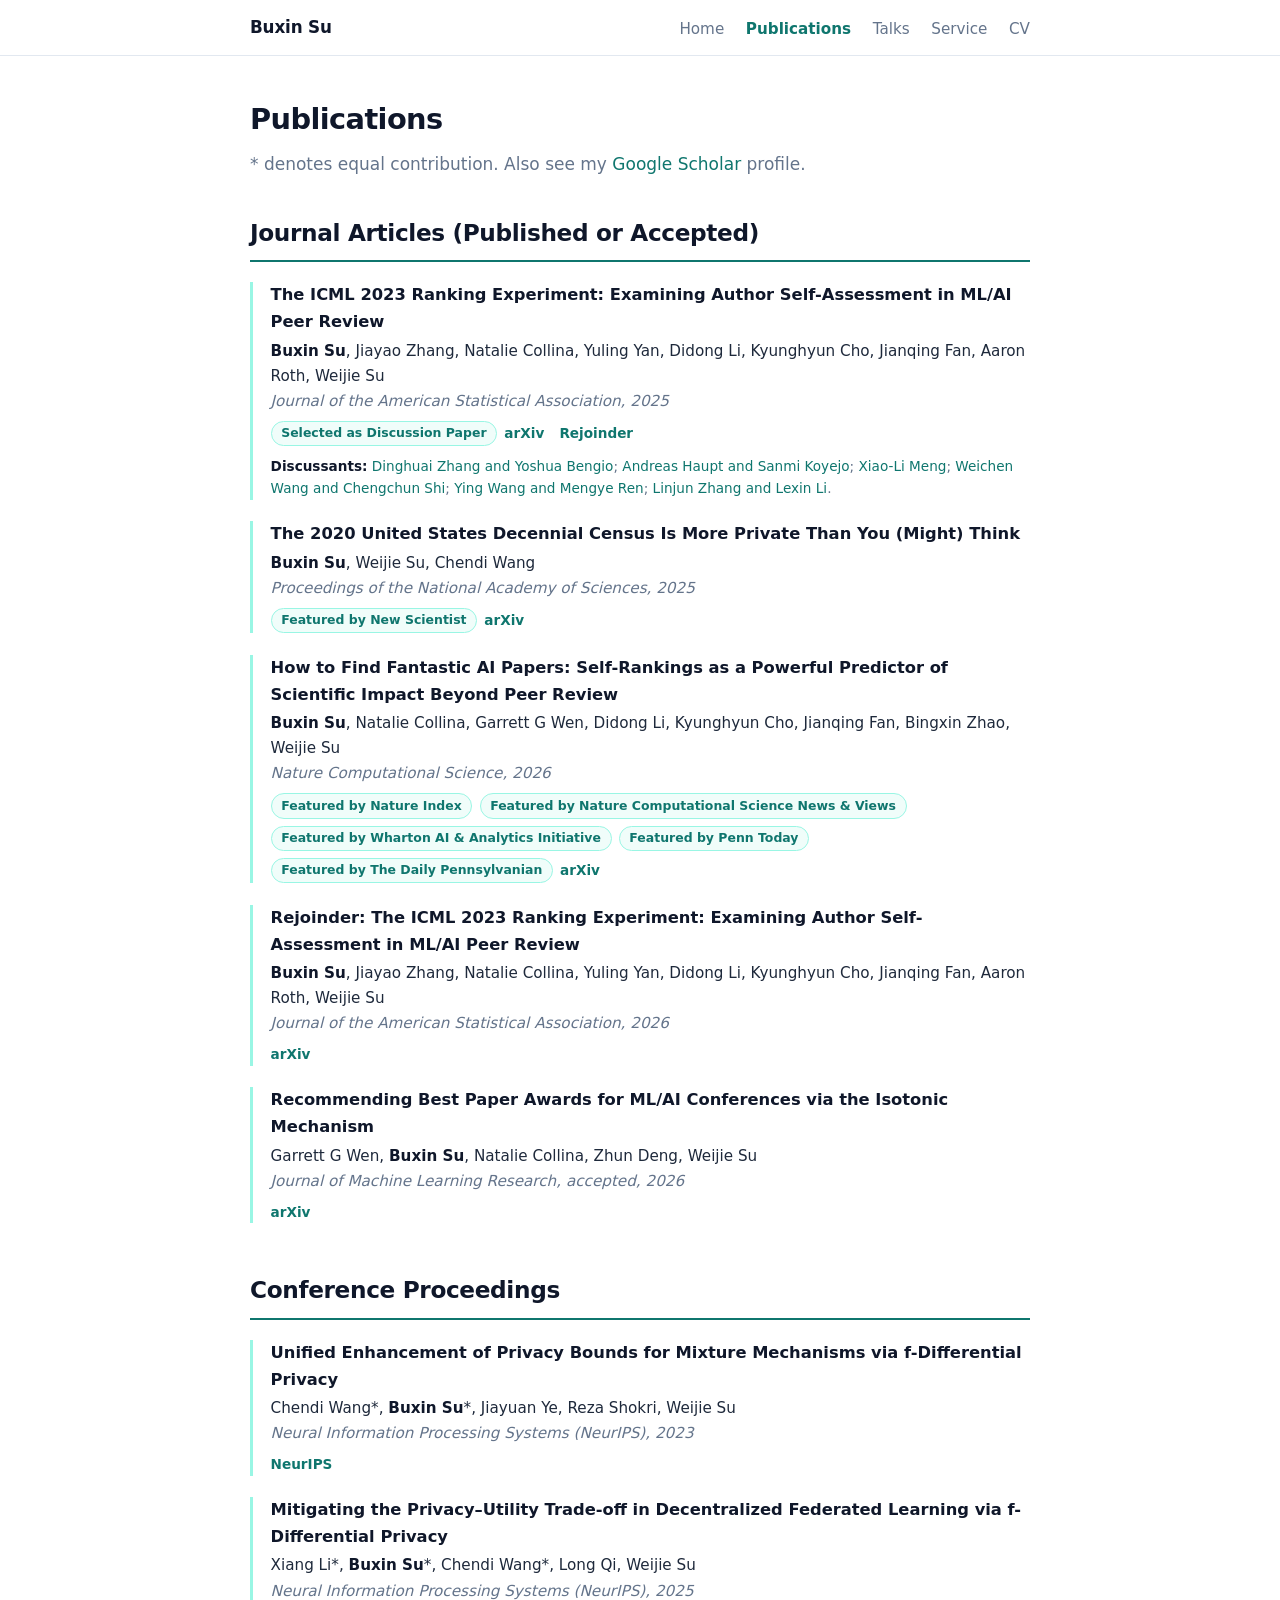
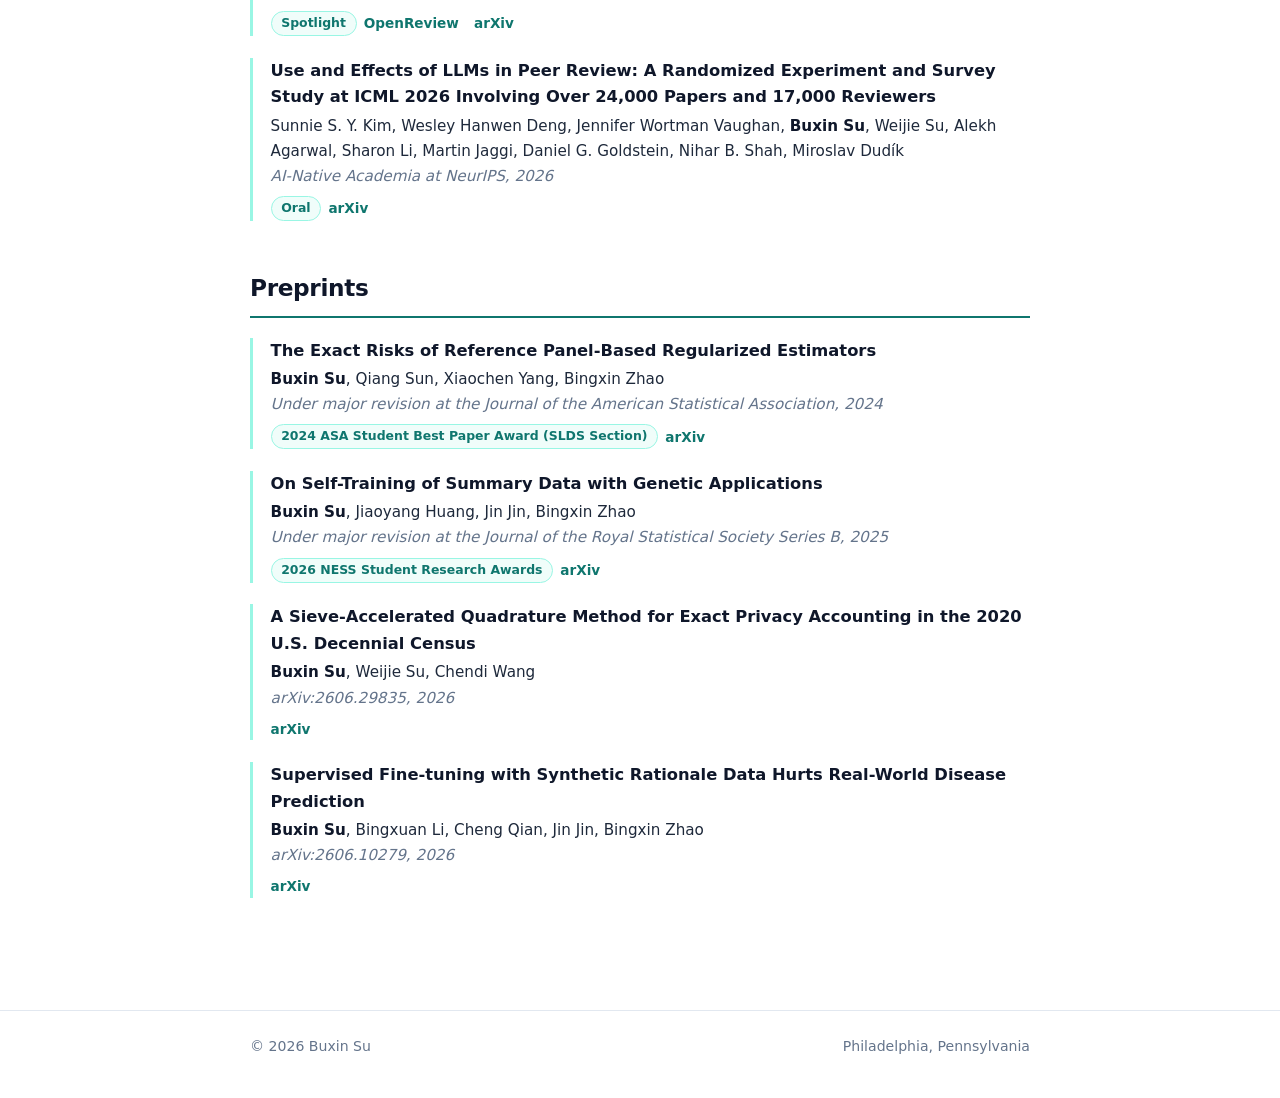
==== commit af4b63a6: "Add census preprint and sync service, completed NJIT talk, and CV" ====
--- a/publications.html
+++ b/publications.html
@@ -177,6 +177,15 @@
       </li>
 
       <li class="pub">
+        <a class="title" href="https://arxiv.org/abs/2606.29835">A Sieve-Accelerated Quadrature Method for Exact Privacy Accounting in the 2020 U.S. Decennial Census</a>
+        <div class="authors"><span class="me">Buxin Su</span>, Weijie Su, Chendi Wang</div>
+        <div class="venue">arXiv:2606.29835, 2026</div>
+        <div class="meta">
+          <span class="pub-links"><a href="https://arxiv.org/abs/2606.29835">arXiv</a></span>
+        </div>
+      </li>
+
+      <li class="pub">
         <a class="title" href="https://arxiv.org/abs/2606.10279">Supervised Fine-tuning with Synthetic Rationale Data Hurts Real-World Disease Prediction</a>
         <div class="authors"><span class="me">Buxin Su</span>, Bingxuan Li, Cheng Qian, Jin Jin, Bingxin Zhao</div>
         <div class="venue">arXiv:2606.10279, 2026</div>
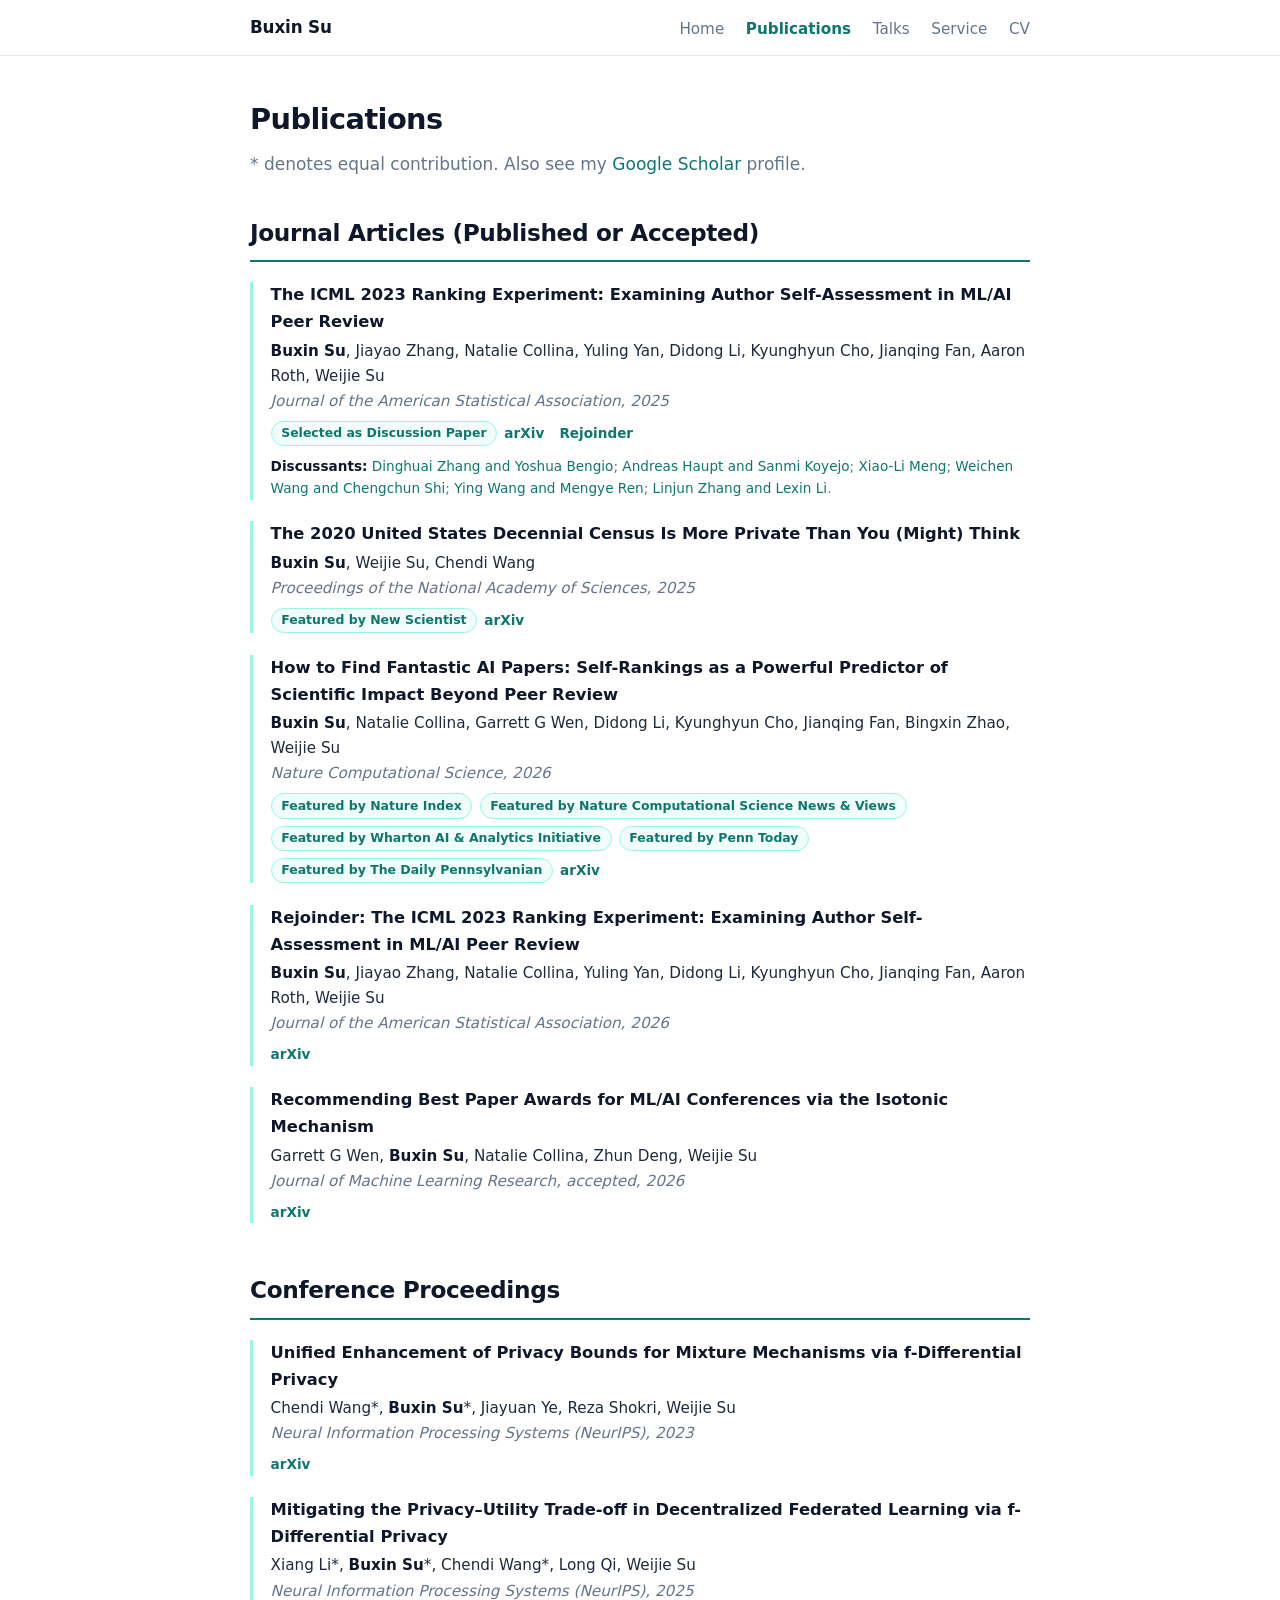
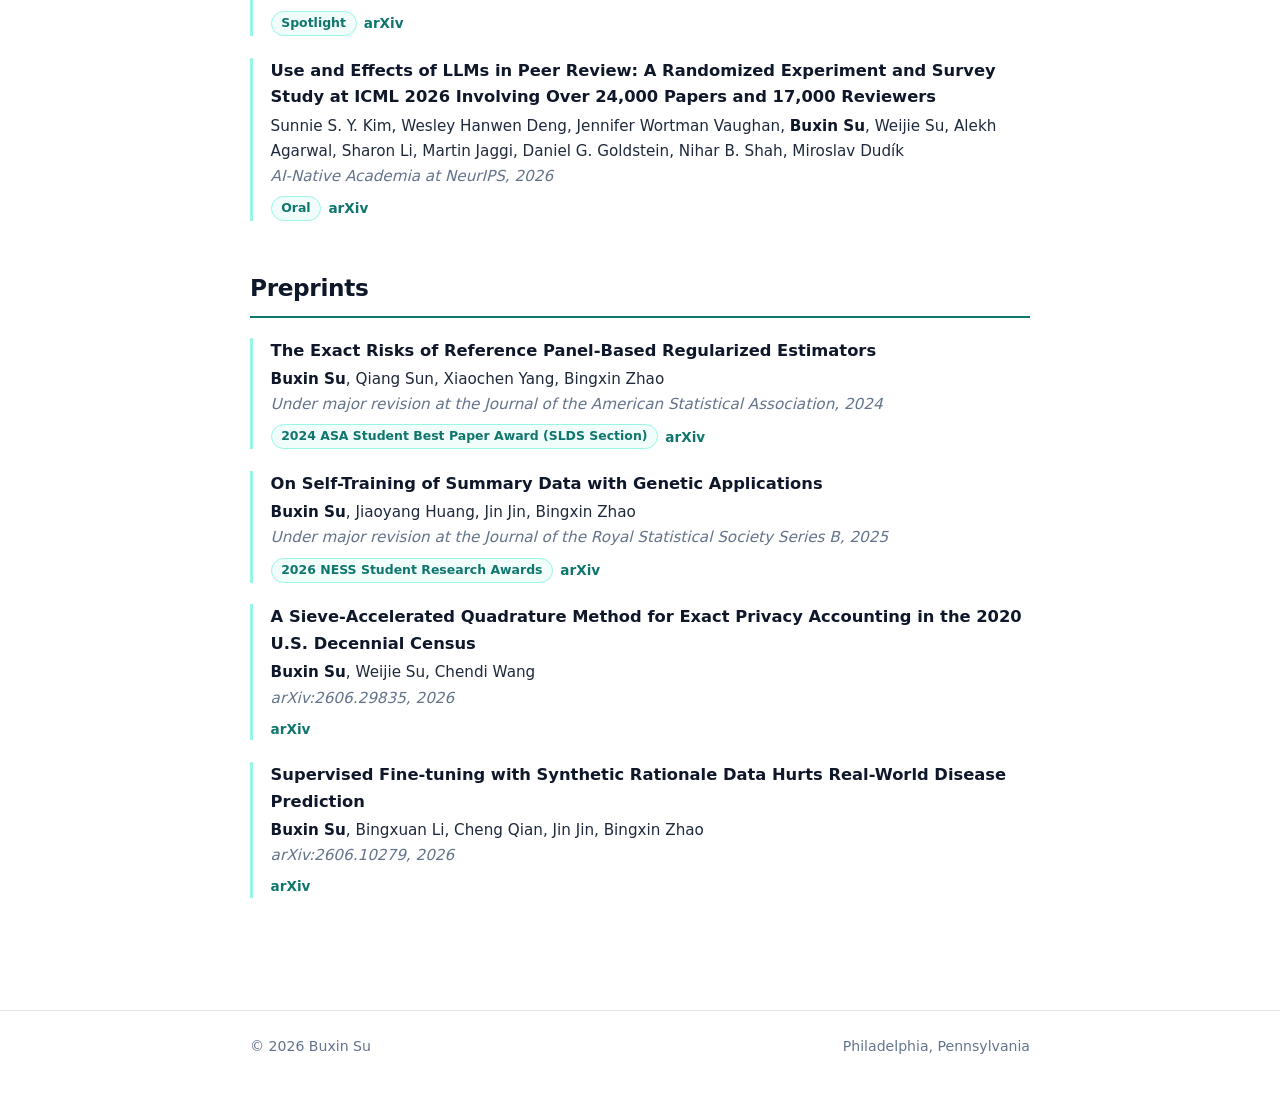
==== commit d1c79493: "Reorder service and use arXiv links for conference papers in website and CV" ====
--- a/publications.html
+++ b/publications.html
@@ -121,21 +121,21 @@
     <ul class="pub-list">
 
       <li class="pub">
-        <a class="title" href="https://neurips.cc/virtual/2023/poster/70387">Unified Enhancement of Privacy Bounds for Mixture Mechanisms via f-Differential Privacy</a>
+        <a class="title" href="https://arxiv.org/abs/2310.19973">Unified Enhancement of Privacy Bounds for Mixture Mechanisms via f-Differential Privacy</a>
         <div class="authors">Chendi Wang*, <span class="me">Buxin Su</span>*, Jiayuan Ye, Reza Shokri, Weijie Su</div>
         <div class="venue">Neural Information Processing Systems (NeurIPS), 2023</div>
         <div class="meta">
-          <span class="pub-links"><a href="https://neurips.cc/virtual/2023/poster/70387">NeurIPS</a></span>
-        </div>
-      </li>
-
-      <li class="pub">
-        <a class="title" href="https://openreview.net/forum?id=YIGUv0BZCy">Mitigating the Privacy–Utility Trade-off in Decentralized Federated Learning via f-Differential Privacy</a>
+          <span class="pub-links"><a href="https://arxiv.org/abs/2310.19973">arXiv</a></span>
+        </div>
+      </li>
+
+      <li class="pub">
+        <a class="title" href="https://arxiv.org/abs/2510.19934">Mitigating the Privacy–Utility Trade-off in Decentralized Federated Learning via f-Differential Privacy</a>
         <div class="authors">Xiang Li*, <span class="me">Buxin Su</span>*, Chendi Wang*, Long Qi, Weijie Su</div>
         <div class="venue">Neural Information Processing Systems (NeurIPS), 2025</div>
         <div class="meta">
           <span class="badge">Spotlight</span>
-          <span class="pub-links"><a href="https://openreview.net/forum?id=YIGUv0BZCy">OpenReview</a> <a href="https://arxiv.org/abs/2510.19934">arXiv</a></span>
+          <span class="pub-links"><a href="https://arxiv.org/abs/2510.19934">arXiv</a></span>
         </div>
       </li>
 
@@ -208,4 +208,3 @@
 
 </body>
 </html>
-
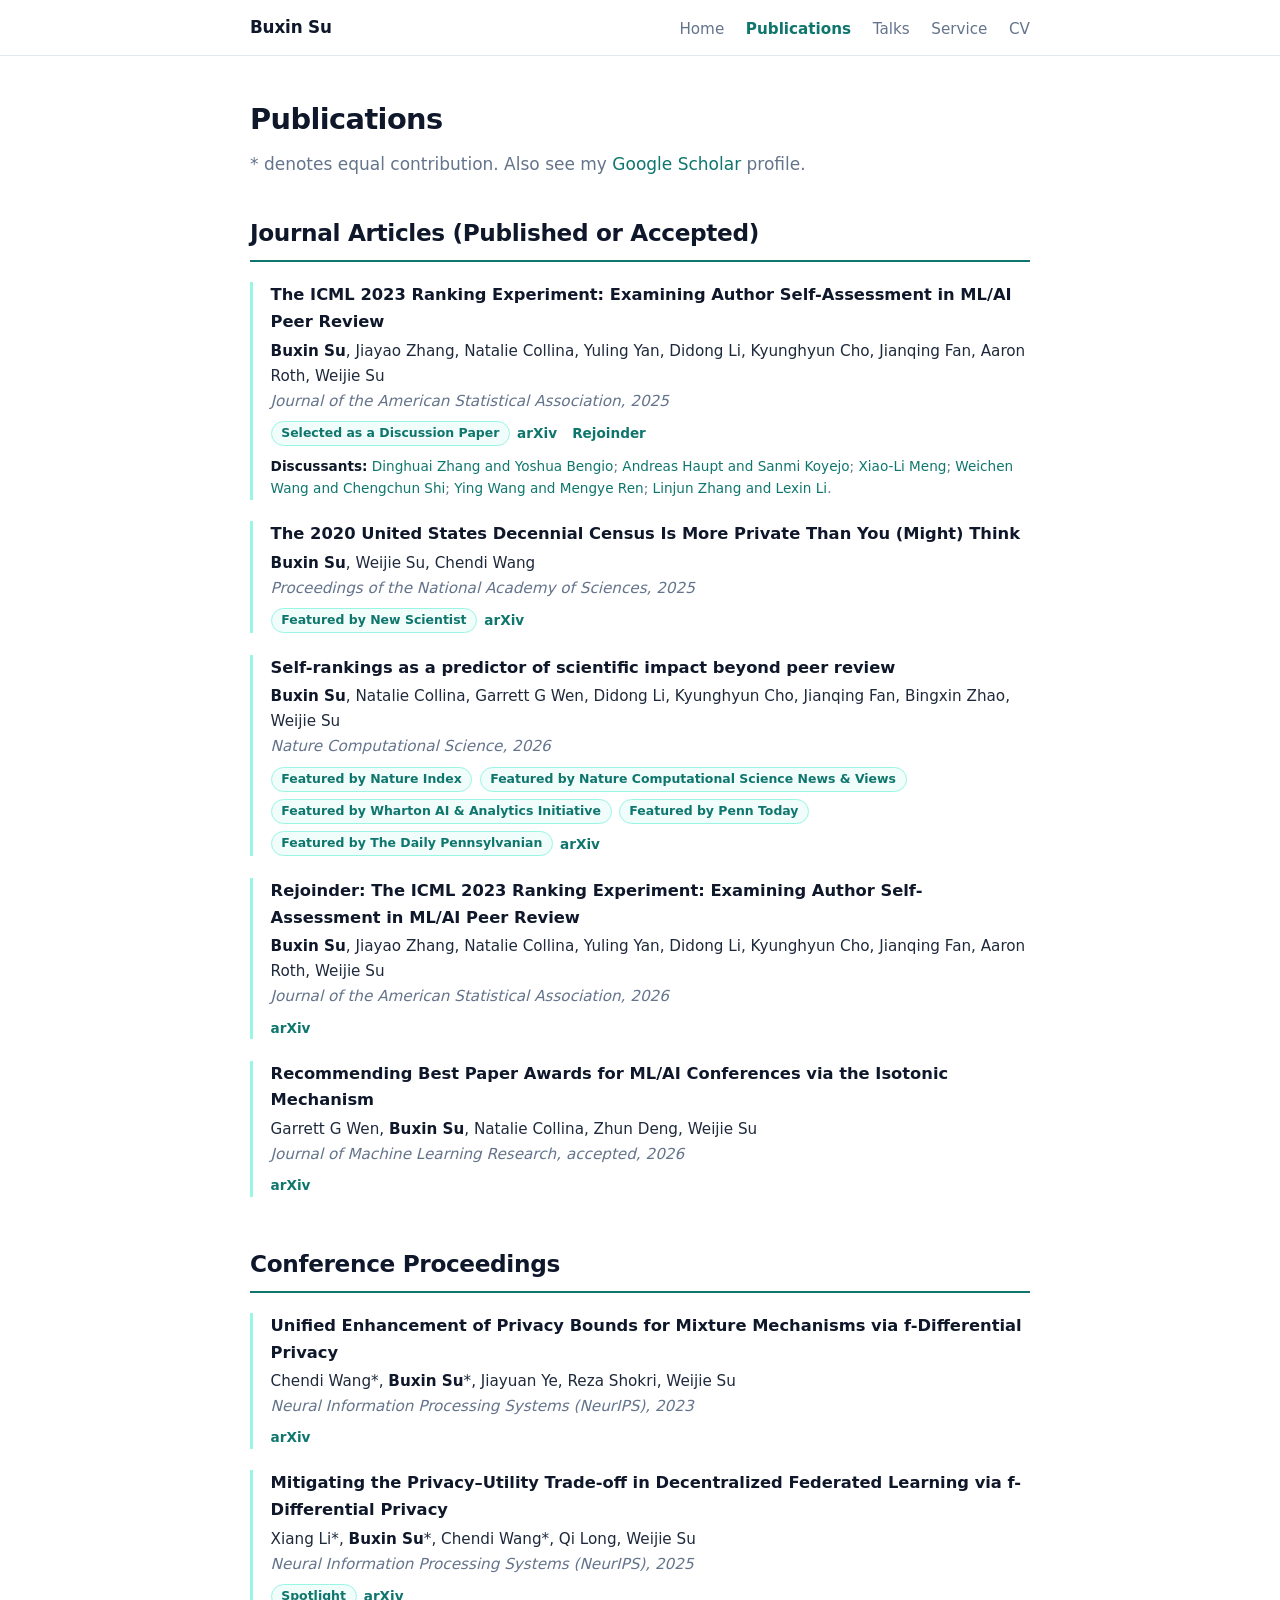
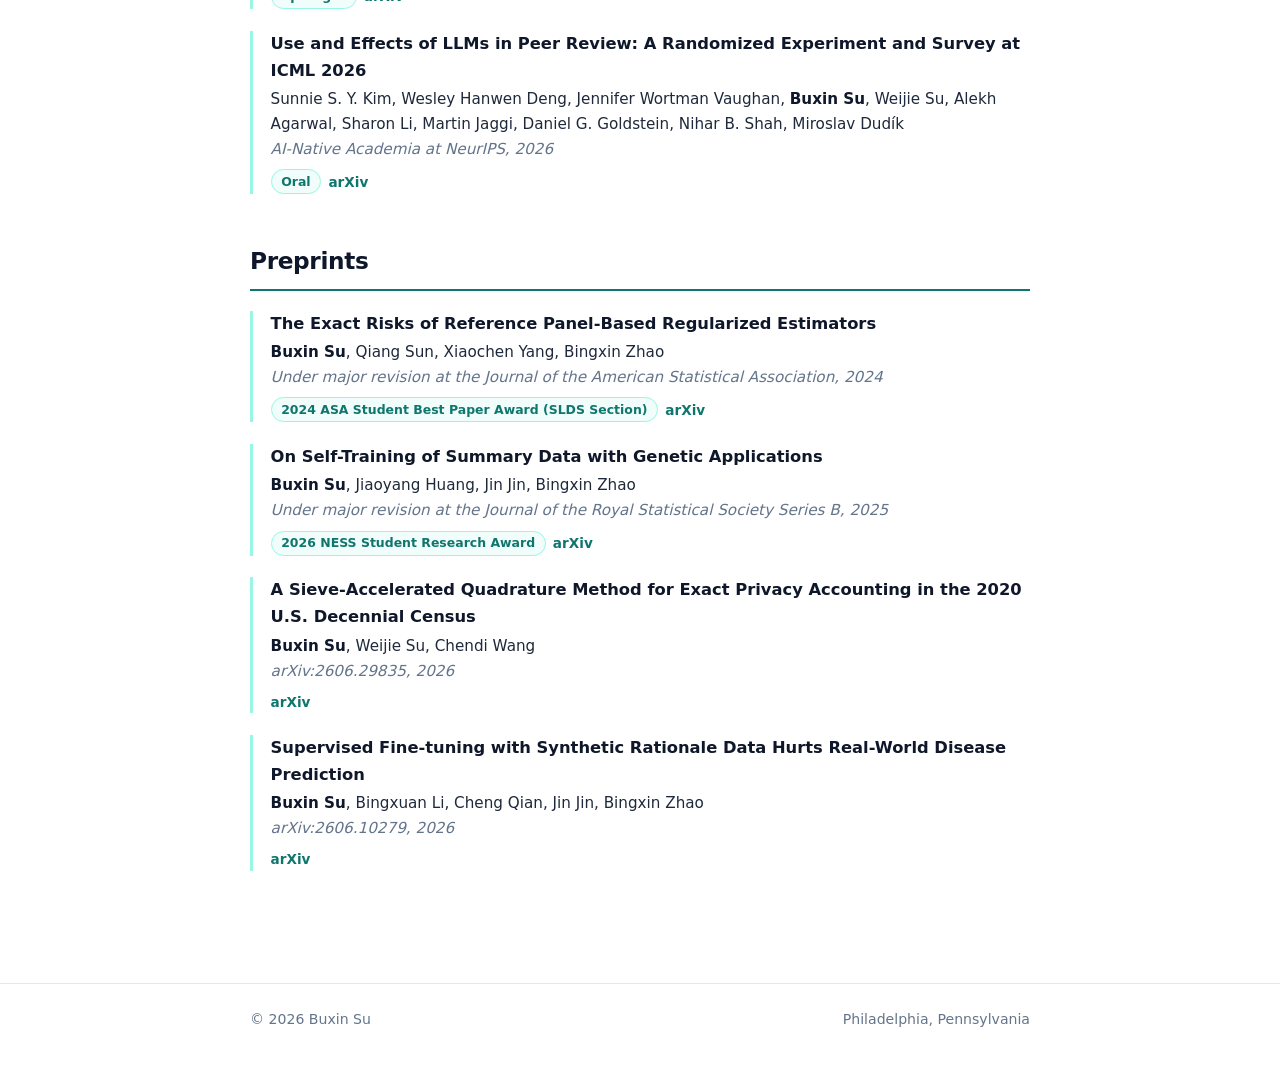
==== commit 549402a5: "Update research overview and sync CV corrections Use the current CV research overview without its tr" ====
--- a/publications.html
+++ b/publications.html
@@ -57,7 +57,7 @@
         <div class="authors"><span class="me">Buxin Su</span>, Jiayao Zhang, Natalie Collina, Yuling Yan, Didong Li, Kyunghyun Cho, Jianqing Fan, Aaron Roth, Weijie Su</div>
         <div class="venue">Journal of the American Statistical Association, 2025</div>
         <div class="meta">
-          <span class="badge"><a href="https://www.tandfonline.com/doi/full/10.1080/01621459.2025.2510006">Selected as Discussion Paper</a></span>
+          <span class="badge"><a href="https://www.tandfonline.com/doi/full/10.1080/01621459.2025.2510006">Selected as a Discussion Paper</a></span>
           <span class="pub-links"><a href="https://arxiv.org/abs/2408.13430">arXiv</a> <a href="https://www.tandfonline.com/doi/full/10.1080/01621459.2026.2672763">Rejoinder</a></span>
         </div>
         <div class="pub-discussion">
@@ -82,7 +82,7 @@
       </li>
 
       <li class="pub">
-        <a class="title" href="https://www.nature.com/articles/s43588-026-01039-0">How to Find Fantastic AI Papers: Self-Rankings as a Powerful Predictor of Scientific Impact Beyond Peer Review</a>
+        <a class="title" href="https://www.nature.com/articles/s43588-026-01039-0">Self-rankings as a predictor of scientific impact beyond peer review</a>
         <div class="authors"><span class="me">Buxin Su</span>, Natalie Collina, Garrett G Wen, Didong Li, Kyunghyun Cho, Jianqing Fan, Bingxin Zhao, Weijie Su</div>
         <div class="venue">Nature Computational Science, 2026</div>
         <div class="meta">
@@ -131,7 +131,7 @@
 
       <li class="pub">
         <a class="title" href="https://arxiv.org/abs/2510.19934">Mitigating the Privacy–Utility Trade-off in Decentralized Federated Learning via f-Differential Privacy</a>
-        <div class="authors">Xiang Li*, <span class="me">Buxin Su</span>*, Chendi Wang*, Long Qi, Weijie Su</div>
+        <div class="authors">Xiang Li*, <span class="me">Buxin Su</span>*, Chendi Wang*, Qi Long, Weijie Su</div>
         <div class="venue">Neural Information Processing Systems (NeurIPS), 2025</div>
         <div class="meta">
           <span class="badge">Spotlight</span>
@@ -140,7 +140,7 @@
       </li>
 
       <li class="pub">
-        <a class="title" href="https://arxiv.org/abs/2609.19420">Use and Effects of LLMs in Peer Review: A Randomized Experiment and Survey Study at ICML 2026 Involving Over 24,000 Papers and 17,000 Reviewers</a>
+        <a class="title" href="https://arxiv.org/abs/2609.19420">Use and Effects of LLMs in Peer Review: A Randomized Experiment and Survey at ICML 2026</a>
         <div class="authors">Sunnie S. Y. Kim, Wesley Hanwen Deng, Jennifer Wortman Vaughan, <span class="me">Buxin Su</span>, Weijie Su, Alekh Agarwal, Sharon Li, Martin Jaggi, Daniel G. Goldstein, Nihar B. Shah, Miroslav Dudík</div>
         <div class="venue">AI-Native Academia at NeurIPS, 2026</div>
         <div class="meta">
@@ -171,7 +171,7 @@
         <div class="authors"><span class="me">Buxin Su</span>, Jiaoyang Huang, Jin Jin, Bingxin Zhao</div>
         <div class="venue">Under major revision at the Journal of the Royal Statistical Society Series B, 2025</div>
         <div class="meta">
-          <span class="badge">2026 NESS Student Research Awards</span>
+          <span class="badge">2026 NESS Student Research Award</span>
           <span class="pub-links"><a href="https://arxiv.org/abs/2503.12155">arXiv</a></span>
         </div>
       </li>
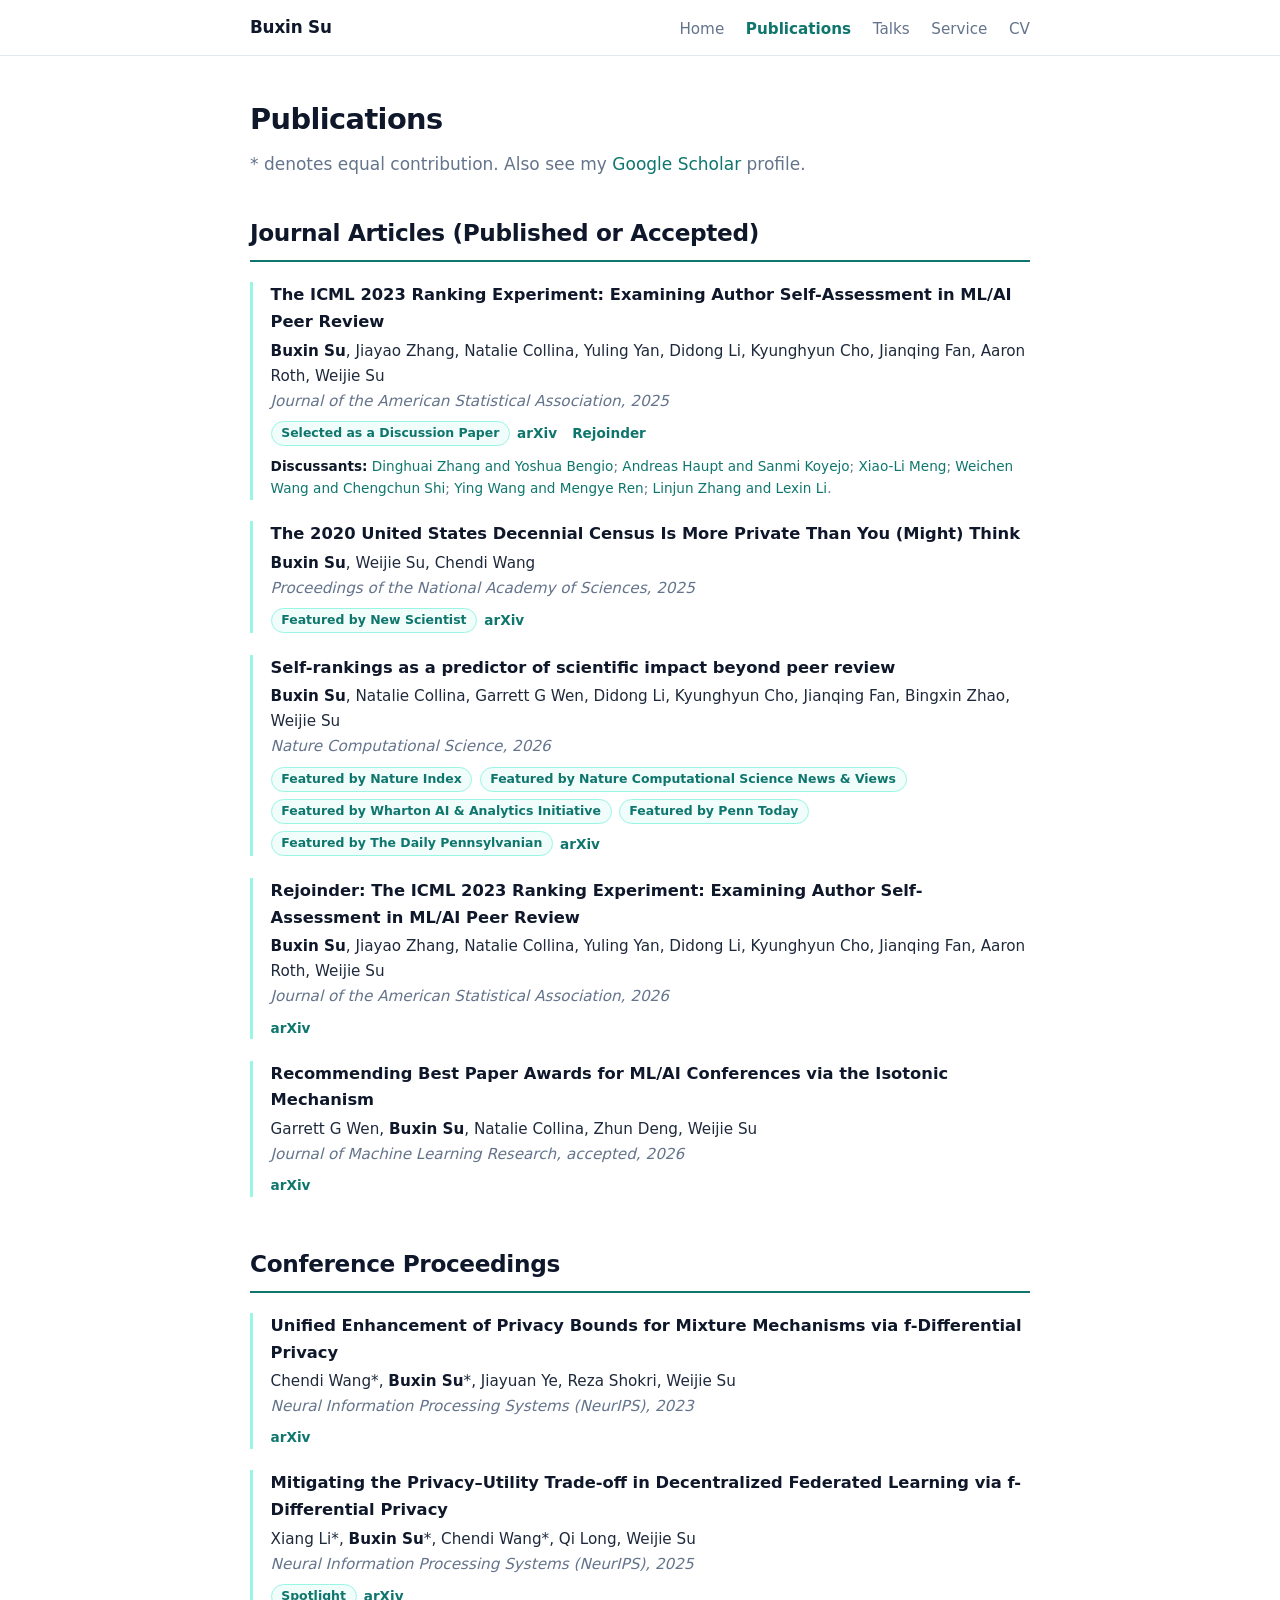
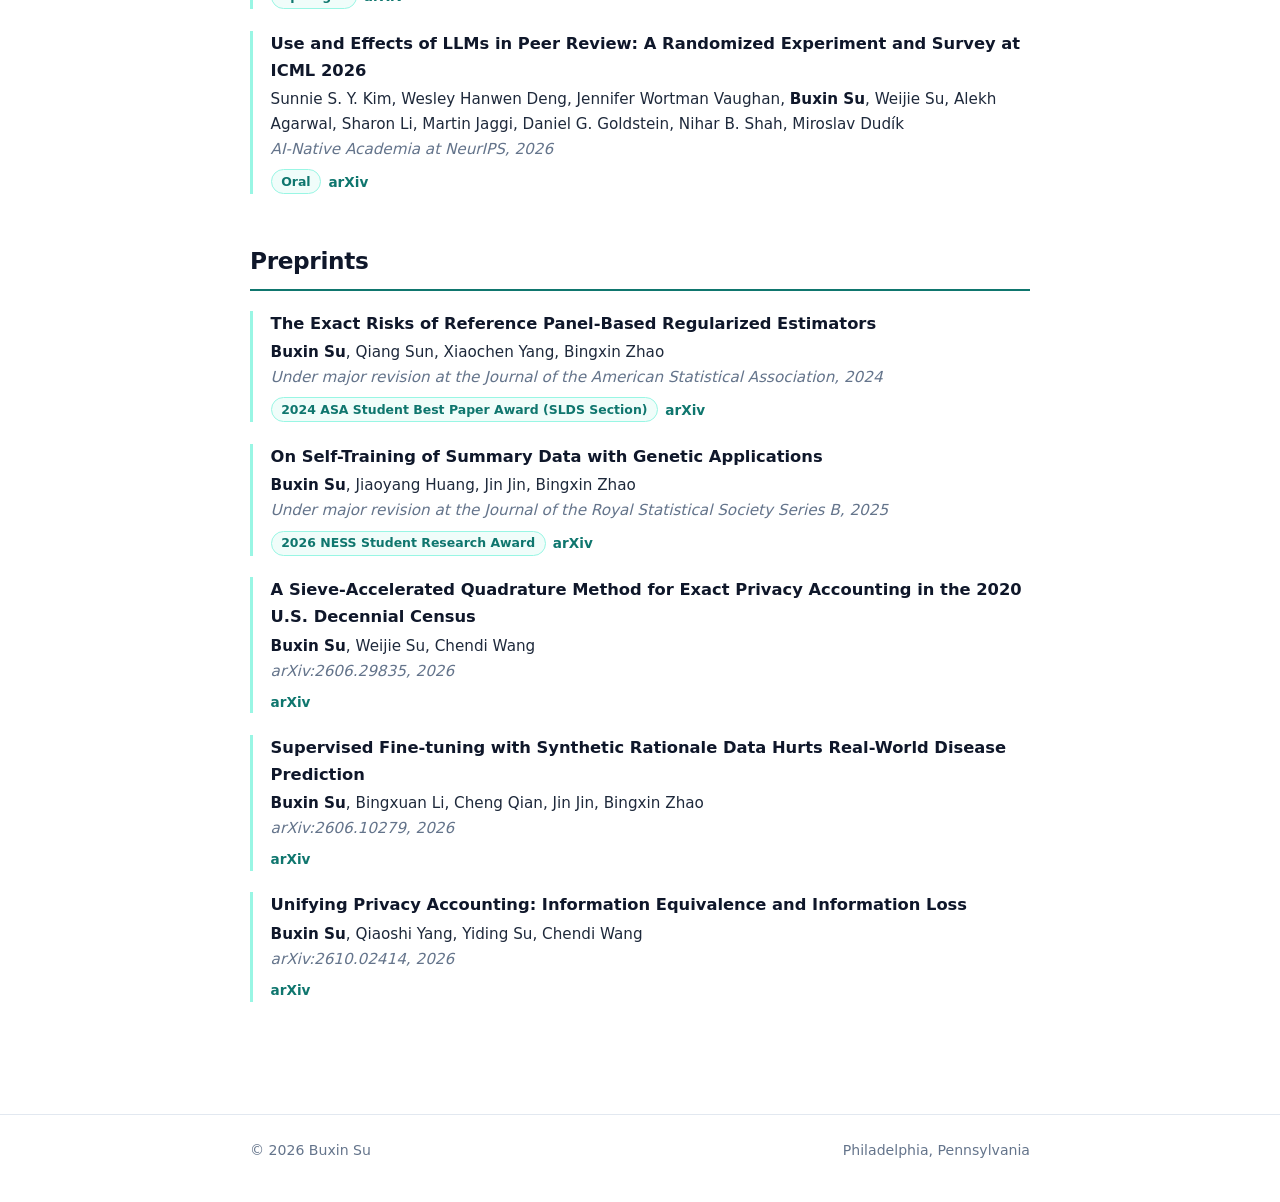
==== commit 0388578b: "Add privacy accounting preprint and update mentoring service" ====
--- a/publications.html
+++ b/publications.html
@@ -194,6 +194,15 @@
         </div>
       </li>
 
+      <li class="pub" id="unifying-privacy-accounting">
+        <a class="title" href="https://arxiv.org/abs/2610.02414">Unifying Privacy Accounting: Information Equivalence and Information Loss</a>
+        <div class="authors"><span class="me">Buxin Su</span>, Qiaoshi Yang, Yiding Su, Chendi Wang</div>
+        <div class="venue">arXiv:2610.02414, 2026</div>
+        <div class="meta">
+          <span class="pub-links"><a href="https://arxiv.org/abs/2610.02414">arXiv</a></span>
+        </div>
+      </li>
+
     </ul>
   </section>
 
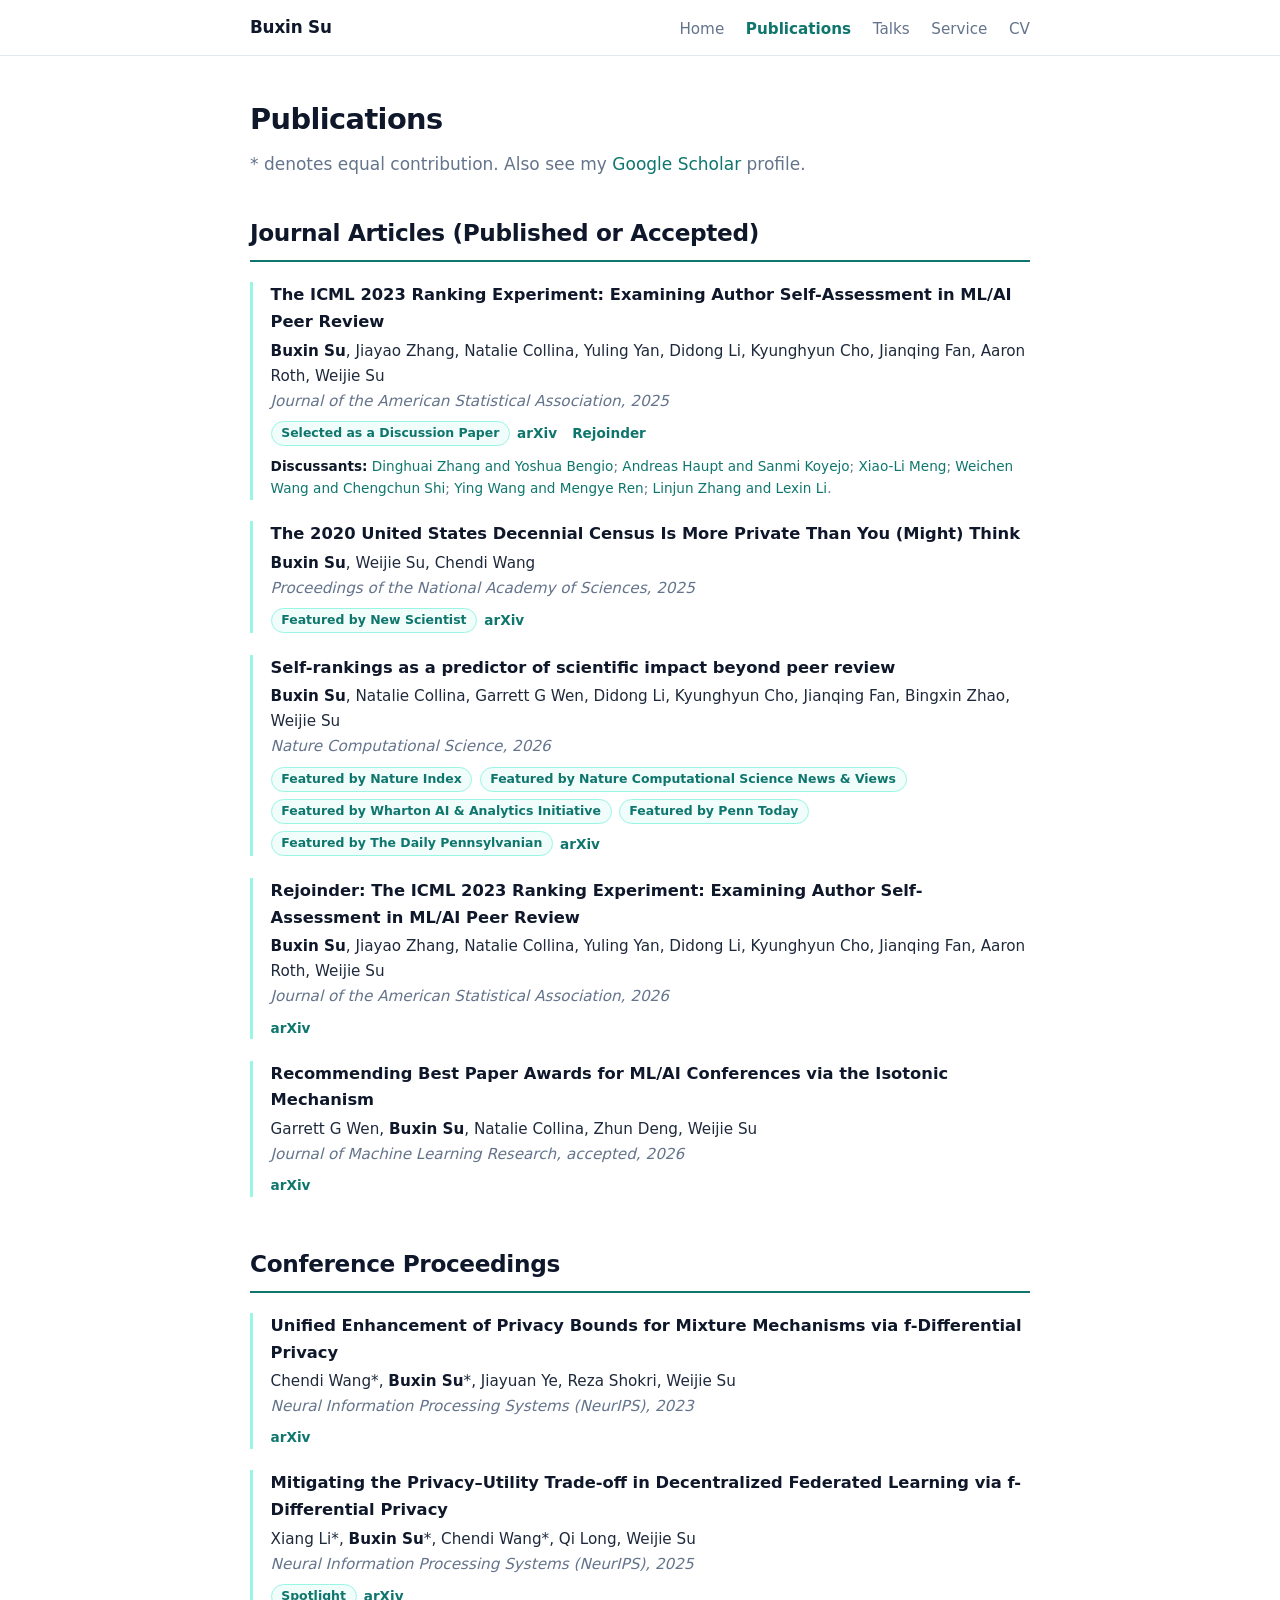
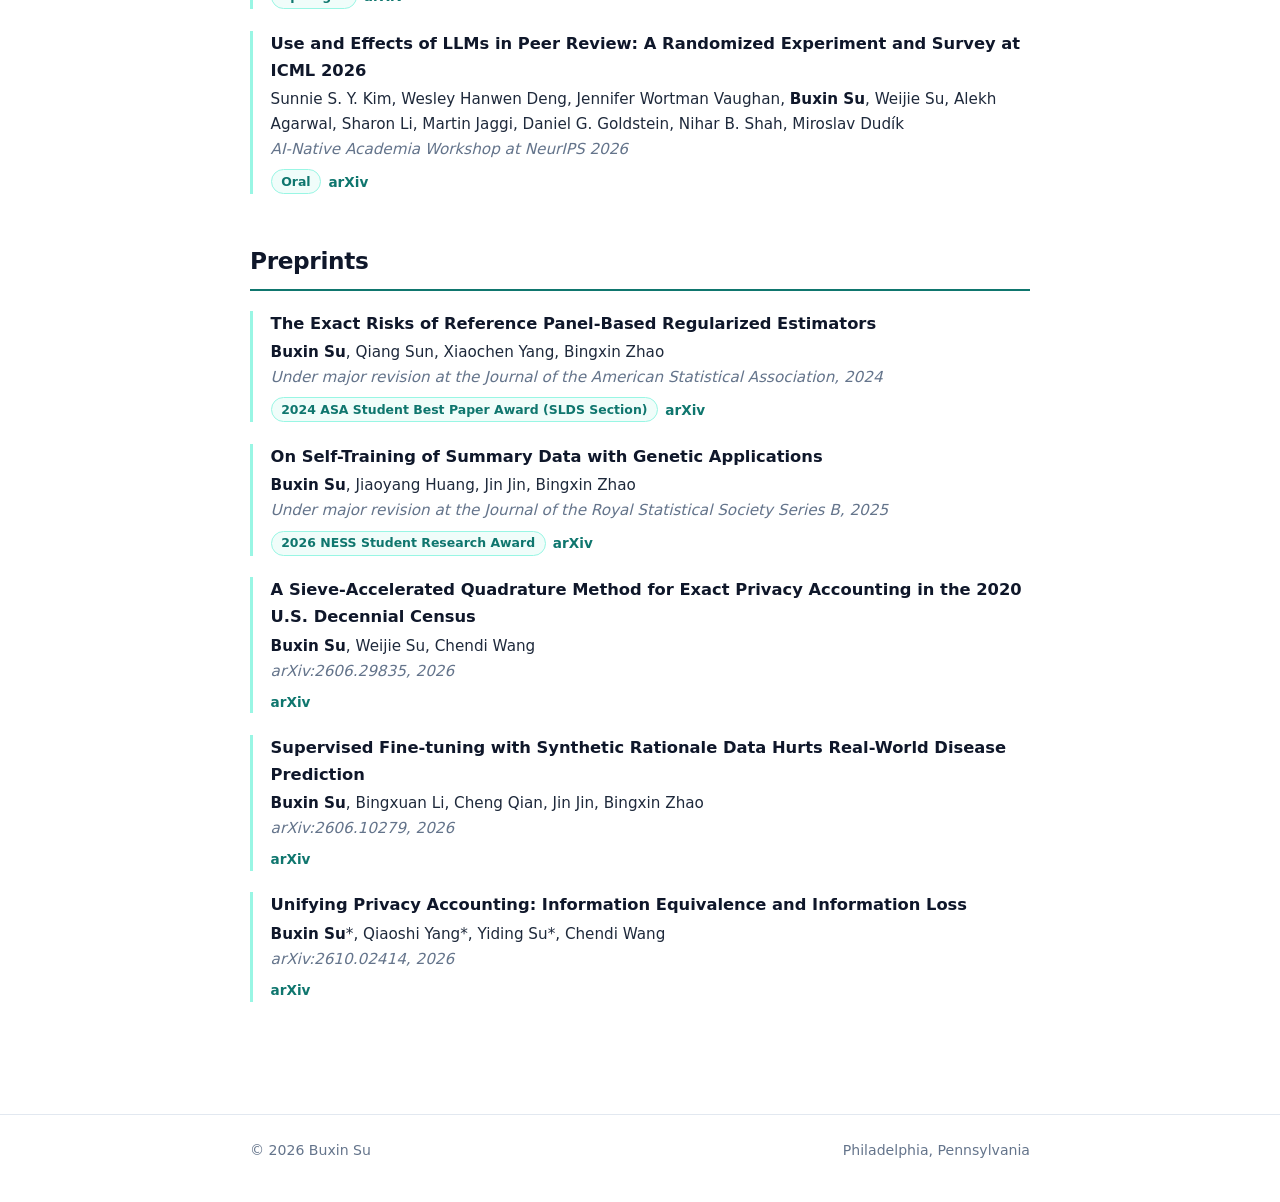
==== commit 129569a7: "Sync website and public CV with latest academic updates" ====
--- a/publications.html
+++ b/publications.html
@@ -142,7 +142,7 @@
       <li class="pub">
         <a class="title" href="https://arxiv.org/abs/2609.19420">Use and Effects of LLMs in Peer Review: A Randomized Experiment and Survey at ICML 2026</a>
         <div class="authors">Sunnie S. Y. Kim, Wesley Hanwen Deng, Jennifer Wortman Vaughan, <span class="me">Buxin Su</span>, Weijie Su, Alekh Agarwal, Sharon Li, Martin Jaggi, Daniel G. Goldstein, Nihar B. Shah, Miroslav Dudík</div>
-        <div class="venue">AI-Native Academia at NeurIPS, 2026</div>
+        <div class="venue">AI-Native Academia Workshop at NeurIPS 2026</div>
         <div class="meta">
           <span class="badge">Oral</span>
           <span class="pub-links"><a href="https://arxiv.org/abs/2609.19420">arXiv</a></span>
@@ -196,7 +196,7 @@
 
       <li class="pub" id="unifying-privacy-accounting">
         <a class="title" href="https://arxiv.org/abs/2610.02414">Unifying Privacy Accounting: Information Equivalence and Information Loss</a>
-        <div class="authors"><span class="me">Buxin Su</span>, Qiaoshi Yang, Yiding Su, Chendi Wang</div>
+        <div class="authors"><span class="me">Buxin Su</span>*, Qiaoshi Yang*, Yiding Su*, Chendi Wang</div>
         <div class="venue">arXiv:2610.02414, 2026</div>
         <div class="meta">
           <span class="pub-links"><a href="https://arxiv.org/abs/2610.02414">arXiv</a></span>
